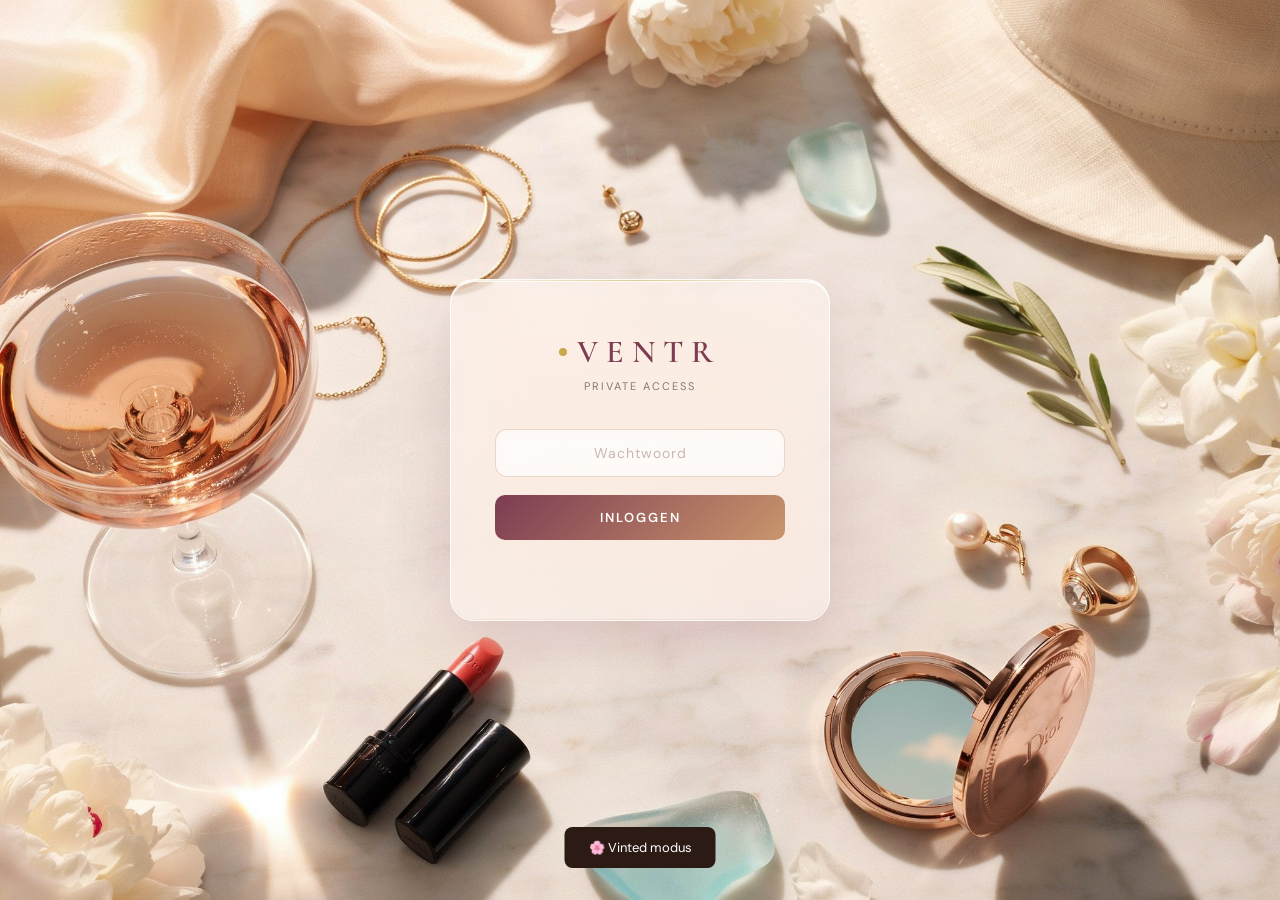
==== index.html @ 2405a373 "Fix: g is not defined in photoCard, progress wissen na groepering" ====
<!DOCTYPE html>
<html lang="nl" class="locked">
<head>
<meta charset="UTF-8">
<meta name="viewport" content="width=device-width, initial-scale=1.0">
<title>VENTR — AI Listing Studio</title>
<link href="https://fonts.googleapis.com/css2?family=Cormorant+Garamond:ital,wght@0,300;0,400;0,600;1,300;1,400&family=DM+Sans:opsz,wght@9..40,300;9..40,400;9..40,500&display=swap" rel="stylesheet">
<style>
* { margin:0; padding:0; box-sizing:border-box; }
html { scroll-behavior:smooth; }

/* ── ACHTERGROND ROTATIE ── */
.bg-layer {
  position: fixed; inset: 0; z-index: 1;
  background-size: cover;
  background-position: center;
  background-repeat: no-repeat;
  opacity: 0;
  transition: opacity 2.2s cubic-bezier(0.4, 0, 0.2, 1);
  pointer-events: none;
  /* Geen blur — beelden scherp en ongefiltered */
}
.bg-layer.active { opacity: 1; }

:root {
  --rg:        #C9956C;
  --rg-light:  #E8C4A0;
  --rg-pale:   #F5EBE0;
  --blush:     #F2D4D7;
  --blush-deep:#E8B4B8;
  --champagne: #FDF8F2;
  --gold:      #C9A84C;
  --gold-lt:   #EDD98A;
  --rose:      #B5607A;
  --rose-deep: #7D3C52;
  --off-white: #FAF8F5;
  --cream:     #FDF9F4;
  --sand:      #F0E8E0;
  --warm-gray: #8A7570;
  --mid-gray:  #C8B8B0;
  --dark:      #2C1A14;
  --silver:    #D4C8C0;
}

body {
  font-family:'DM Sans', sans-serif;
  background: var(--off-white);
  color: var(--dark);
  min-height:100vh;
  position: relative;
}

/* ── HEADER ── */
header {
  background: rgba(253,248,242,0.72);
  border-bottom: 1px solid rgba(201,168,76,0.25);
  padding: 0 5vw;
  height: 68px;
  display: flex;
  align-items: center;
  justify-content: space-between;
  position: sticky;
  top: 0;
  z-index: 100;
  backdrop-filter: blur(20px);
  -webkit-backdrop-filter: blur(20px);
}

.logo {
  font-family:'Cormorant Garamond', serif;
  font-size: 22px;
  font-weight: 600;
  letter-spacing: 4px;
  color: var(--rose-deep);
  display: flex;
  align-items: center;
  gap: 10px;
}

.logo-dot {
  width: 6px; height: 6px;
  border-radius: 50%;
  background: var(--gold);
}

.header-tag {
  font-size: 10px;
  font-weight: 500;
  letter-spacing: 2px;
  text-transform: uppercase;
  color: var(--warm-gray);
}

.api-status {
  display: flex;
  align-items: center;
  gap: 8px;
  font-size: 11px;
  font-weight: 400;
  color: var(--warm-gray);
}

.api-dot {
  width: 7px; height: 7px;
  border-radius: 50%;
  background: var(--mid-gray);
  transition: background 0.3s;
}

.api-dot.connected { background: #7AB87A; }

/* ── MAIN LAYOUT ── */
.app {
  display: grid;
  grid-template-columns: 260px 1fr;
  min-height: calc(100vh - 68px);
}

/* ── SIDEBAR ── */
.sidebar {
  background: rgba(253,248,242,0.82);
  border-right: 1px solid rgba(201,168,76,0.2);
  display: flex;
  flex-direction: column;
  overflow: hidden;
  backdrop-filter: blur(20px);
  -webkit-backdrop-filter: blur(20px);
}

.sidebar-top {
  padding: 24px 20px 16px;
  border-bottom: 1px solid var(--silver);
}

.sidebar-label {
  font-size: 9px;
  font-weight: 500;
  letter-spacing: 2.5px;
  text-transform: uppercase;
  color: var(--rg);
  margin-bottom: 14px;
  display: flex;
  align-items: center;
  gap: 8px;
}

.sidebar-label::before {
  content:'';
  width:16px; height:1px;
  background:var(--gold);
}

/* API Key input */
.api-field {
  position: relative;
  margin-bottom: 12px;
}

.api-field input {
  width: 100%;
  background: var(--off-white);
  border: 1px solid var(--silver);
  border-radius: 6px;
  padding: 10px 36px 10px 12px;
  font-size: 11px;
  font-family: 'DM Sans', sans-serif;
  color: var(--dark);
  outline: none;
  transition: border-color 0.2s;
}

.api-field input:focus { border-color: var(--rg); }
.api-field input::placeholder { color: var(--mid-gray); }

.api-field-icon {
  position: absolute;
  right: 10px; top: 50%;
  transform: translateY(-50%);
  font-size: 13px;
  cursor: pointer;
  color: var(--warm-gray);
  user-select: none;
}

.api-hint {
  font-size: 10px;
  color: var(--warm-gray);
  line-height: 1.5;
}

.api-hint a {
  color: var(--rg);
  text-decoration: none;
}

/* Drop zone */
.drop-zone {
  margin: 16px 20px;
  border: 2px dashed var(--silver);
  border-radius: 10px;
  padding: 20px 14px;
  text-align: center;
  cursor: pointer;
  transition: all 0.2s;
  background: var(--off-white);
}

.drop-zone:hover, .drop-zone.drag-over {
  border-color: var(--rg);
  background: var(--rg-pale);
}

.drop-icon { font-size: 24px; margin-bottom: 8px; }

.drop-title {
  font-size: 12px;
  font-weight: 500;
  color: var(--rose-deep);
  margin-bottom: 4px;
}

.drop-sub {
  font-size: 10px;
  color: var(--warm-gray);
  line-height: 1.5;
}

input[type=file] { display:none; }

/* Action buttons */
.action-btn {
  margin: 0 20px 8px;
  width: calc(100% - 40px);
  padding: 11px 16px;
  border: none;
  border-radius: 8px;
  font-family: 'DM Sans', sans-serif;
  font-size: 12px;
  font-weight: 500;
  letter-spacing: 1px;
  text-transform: uppercase;
  cursor: pointer;
  transition: all 0.2s;
  display: flex;
  align-items: center;
  justify-content: center;
  gap: 8px;
}

.btn-group { background: var(--rose-deep); color: white; }
.btn-group:hover { background: var(--rose); }
.btn-group:disabled { background: var(--mid-gray); cursor:not-allowed; }

.btn-generate { background: linear-gradient(135deg, var(--rg), var(--rose)); color: white; }
.btn-generate:hover { opacity:0.9; }
.btn-generate:disabled { background: var(--mid-gray); cursor:not-allowed; }

/* Photo thumbnails */
.photo-list {
  flex: 1;
  overflow-y: auto;
  padding: 0 10px 10px;
}

.photo-thumb {
  position: relative;
  margin-bottom: 6px;
  border-radius: 8px;
  overflow: hidden;
  cursor: pointer;
  border: 2px solid transparent;
  transition: border-color 0.15s;
}

.photo-thumb.active { border-color: var(--rg); }

.photo-thumb img {
  width: 100%;
  height: 80px;
  object-fit: cover;
  display: block;
}

.photo-badge {
  position: absolute;
  bottom: 4px; left: 4px;
  padding: 2px 7px;
  border-radius: 4px;
  font-size: 9px;
  font-weight: 500;
  color: white;
  backdrop-filter: blur(4px);
}

.badge-idle { background: rgba(0,0,0,0.5); }
.badge-processing { background: rgba(180,120,40,0.85); }
.badge-done { background: rgba(60,120,60,0.85); }
.badge-error { background: rgba(160,40,40,0.85); }

.photo-price {
  position: absolute;
  top: 4px; right: 4px;
  background: rgba(0,0,0,0.7);
  color: var(--gold-lt);
  font-size: 10px;
  font-weight: 600;
  padding: 2px 6px;
  border-radius: 4px;
}

.photo-remove {
  position: absolute;
  top: 4px; left: 4px;
  width: 18px; height: 18px;
  background: rgba(0,0,0,0.65);
  border: none;
  border-radius: 50%;
  color: white;
  font-size: 10px;
  cursor: pointer;
  display: flex; align-items:center; justify-content:center;
  line-height: 1;
}

/* Sidebar stats */
.sidebar-stats {
  padding: 12px 20px;
  border-top: 1px solid var(--silver);
  display: flex;
  justify-content: space-between;
}

.stat-item { text-align: center; }

.stat-num {
  font-family: 'Cormorant Garamond', serif;
  font-size: 22px;
  font-weight: 300;
  color: var(--rose-deep);
  line-height: 1;
}

.stat-label {
  font-size: 9px;
  font-weight: 400;
  text-transform: uppercase;
  letter-spacing: 1px;
  color: var(--warm-gray);
  margin-top: 2px;
}

/* ── MAIN CONTENT ── */
.main {
  overflow-y: auto;
  display: flex;
  flex-direction: column;
}

/* Empty state */
.empty-state {
  flex: 1;
  display: flex;
  flex-direction: column;
  align-items: center;
  justify-content: center;
  padding: 60px 40px;
  text-align: center;
}

.empty-hero {
  font-family: 'Cormorant Garamond', serif;
  font-size: clamp(38px, 4vw, 64px);
  font-weight: 300;
  line-height: 1.15;
  color: var(--rose-deep);
  margin-bottom: 16px;
  max-width: 540px;
}

.empty-hero em { font-style:italic; color: var(--rg); }

.empty-sub {
  font-size: 14px;
  font-weight: 300;
  line-height: 1.8;
  color: var(--warm-gray);
  max-width: 400px;
  margin-bottom: 48px;
}

.steps-row {
  display: flex;
  gap: 40px;
  margin-top: 8px;
}

.step {
  display: flex;
  flex-direction: column;
  align-items: center;
  gap: 10px;
  max-width: 120px;
}

.step-circle {
  width: 44px; height: 44px;
  border-radius: 50%;
  background: var(--rg-pale);
  border: 1px solid var(--rg-light);
  display: flex;
  align-items: center;
  justify-content: center;
  font-family: 'Cormorant Garamond', serif;
  font-size: 20px;
  font-weight: 300;
  color: var(--rose-deep);
}

.step-text {
  font-size: 11px;
  font-weight: 400;
  color: var(--warm-gray);
  text-align: center;
  line-height: 1.5;
}

/* Progress state */
.progress-state {
  flex:1;
  display: flex;
  flex-direction: column;
  align-items: center;
  justify-content: center;
  padding: 60px;
  text-align: center;
  gap: 20px;
}

.progress-title {
  font-family: 'Cormorant Garamond', serif;
  font-size: 32px;
  font-weight: 300;
  color: var(--rose-deep);
}

.progress-sub {
  font-size: 13px;
  color: var(--warm-gray);
}

.progress-bar-wrap {
  width: 280px;
  height: 4px;
  background: var(--sand);
  border-radius: 2px;
  overflow: hidden;
}

.progress-bar-fill {
  height: 100%;
  background: linear-gradient(90deg, var(--rg), var(--rose));
  border-radius: 2px;
  transition: width 0.5s ease;
}

/* Grouping review */
.group-review {
  padding: 32px 40px;
}

.gr-header {
  display: flex;
  justify-content: space-between;
  align-items: flex-start;
  margin-bottom: 28px;
  gap: 20px;
}

.gr-title {
  font-family: 'Cormorant Garamond', serif;
  font-size: 28px;
  font-weight: 300;
  color: var(--rose-deep);
  margin-bottom: 6px;
}

.gr-sub {
  font-size: 13px;
  font-weight: 300;
  color: var(--warm-gray);
  max-width: 480px;
  line-height: 1.6;
}

.gr-actions {
  display: flex;
  gap: 10px;
  flex-shrink: 0;
}

.btn-sm {
  padding: 9px 18px;
  border-radius: 7px;
  font-family: 'DM Sans', sans-serif;
  font-size: 11px;
  font-weight: 500;
  letter-spacing: 1px;
  text-transform: uppercase;
  cursor: pointer;
  border: none;
  transition: all 0.2s;
}

.btn-confirm {
  background: linear-gradient(135deg, #4A7A50, #2C5A32);
  color: white;
  box-shadow: 0 3px 12px rgba(60,120,60,0.3);
}

.btn-confirm:hover { opacity:0.9; }

.btn-merge {
  background: var(--rg-pale);
  color: var(--rose-deep);
  border: 1px solid var(--rg-light);
}

.btn-merge.active {
  background: var(--blush);
  border-color: var(--rose);
  color: var(--rose-deep);
}

.group-grid {
  display: grid;
  grid-template-columns: repeat(auto-fill, minmax(200px, 1fr));
  gap: 16px;
}

.group-card {
  background: white;
  border: 1.5px solid var(--silver);
  border-radius: 12px;
  overflow: hidden;
  transition: all 0.2s;
  cursor: default;
}

.group-card.merge-mode { cursor: pointer; }

.group-card.merge-mode:hover {
  border-color: var(--rg);
  box-shadow: 0 4px 16px rgba(201,149,108,0.15);
}

.group-card.merge-selected {
  border-color: var(--rose);
  box-shadow: 0 0 0 3px rgba(181,96,122,0.15);
}

.group-photos {
  display: flex;
  height: 100px;
  overflow: hidden;
}

.group-photos > div {
  flex: 1;
  position: relative;
  min-width: 0;
}

.group-photos img {
  width: 100%;
  height: 100%;
  object-fit: cover;
  display: block;
}

.split-btn {
  position: absolute;
  top: 3px; right: 3px;
  width: 18px; height: 18px;
  background: rgba(0,0,0,0.65);
  border: none;
  border-radius: 50%;
  color: white;
  font-size: 9px;
  cursor: pointer;
  display: flex;
  align-items:center; justify-content:center;
  transition: background 0.2s;
}

.split-btn:hover { background: rgba(180,60,60,0.85); }

.group-info {
  padding: 12px 14px;
  border-top: 1px solid var(--sand);
}

.group-num {
  font-size: 10px;
  font-weight: 500;
  letter-spacing: 1px;
  color: var(--rg);
  text-transform: uppercase;
  margin-bottom: 2px;
}

.group-count {
  font-size: 11px;
  color: var(--warm-gray);
}

/* Results */
.results {
  padding: 32px 40px;
  display: flex;
  flex-direction: column;
  gap: 0;
}

.results-header {
  display: flex;
  justify-content: space-between;
  align-items: center;
  margin-bottom: 28px;
}

.results-title {
  font-family: 'Cormorant Garamond', serif;
  font-size: 28px;
  font-weight: 300;
  color: var(--rose-deep);
}

.results-total {
  font-family: 'Cormorant Garamond', serif;
  font-size: 20px;
  font-weight: 300;
  color: var(--rg);
}

.export-btn {
  padding: 10px 22px;
  border-radius: 8px;
  background: var(--rose-deep);
  color: white;
  font-family: 'DM Sans', sans-serif;
  font-size: 11px;
  font-weight: 500;
  letter-spacing: 1px;
  text-transform: uppercase;
  border: none;
  cursor: pointer;
  display: flex;
  align-items: center;
  gap: 8px;
  transition: background 0.2s;
}

.export-btn:hover { background: var(--rose); }
.export-btn.copied { background: #4A7A50; }

/* Listing card */
.listing-card {
  background: white;
  border: 1px solid var(--silver);
  border-radius: 14px;
  margin-bottom: 16px;
  overflow: hidden;
  transition: box-shadow 0.2s;
}

.listing-card:hover {
  box-shadow: 0 4px 24px rgba(201,149,108,0.12);
}

.lc-header {
  background: linear-gradient(135deg, var(--rg-pale), var(--champagne));
  border-bottom: 1px solid var(--rg-light);
  padding: 14px 20px;
  display: flex;
  align-items: center;
  justify-content: space-between;
  gap: 12px;
}

.lc-photos {
  display: flex;
  gap: 6px;
}

.lc-photos img {
  width: 52px; height: 52px;
  object-fit: cover;
  border-radius: 6px;
  border: 1px solid var(--silver);
}

.lc-meta {
  flex: 1;
  min-width: 0;
}

.lc-status {
  font-size: 9px;
  font-weight: 500;
  letter-spacing: 2px;
  text-transform: uppercase;
  color: var(--rg);
  margin-bottom: 4px;
  display: flex;
  align-items: center;
  gap: 6px;
}

.lc-status::before {
  content:'✓';
  display: inline-flex;
  align-items:center; justify-content:center;
  width:14px; height:14px;
  border-radius:50%;
  background: var(--rg);
  color: white;
  font-size: 8px;
}

.lc-actions {
  display: flex;
  gap: 8px;
  align-items: center;
}

/* Price display */
.lc-price-box {
  display: flex;
  align-items: center;
  gap: 6px;
  background: rgba(201,168,76,0.1);
  border: 1px solid rgba(201,168,76,0.3);
  border-radius: 8px;
  padding: 6px 12px;
}

.price-euro {
  font-family: 'Cormorant Garamond', serif;
  font-size: 18px;
  font-weight: 300;
  color: var(--rg);
}

.price-input {
  font-family: 'Cormorant Garamond', serif;
  font-size: 28px;
  font-weight: 300;
  color: var(--dark);
  width: 60px;
  border: none;
  outline: none;
  background: transparent;
}

/* Copy button */
.copy-btn {
  padding: 7px 14px;
  border-radius: 7px;
  font-family: 'DM Sans', sans-serif;
  font-size: 10px;
  font-weight: 500;
  letter-spacing: 1px;
  text-transform: uppercase;
  cursor: pointer;
  border: 1px solid var(--silver);
  background: var(--champagne);
  color: var(--warm-gray);
  transition: all 0.2s;
}

.copy-btn:hover { border-color: var(--rg); color: var(--rose-deep); }
.copy-btn.done { background: #EBF5EB; border-color: #7AB87A; color: #3A6A3A; }

/* Listing body */
.lc-body { padding: 20px 24px; }

/* Editable field */
.field-group {
  margin-bottom: 16px;
}

.field-label {
  font-size: 9px;
  font-weight: 500;
  letter-spacing: 2px;
  text-transform: uppercase;
  color: var(--rg);
  margin-bottom: 6px;
  display: flex;
  justify-content: space-between;
  align-items: center;
}

.char-count {
  font-size: 9px;
  color: var(--mid-gray);
  font-weight: 400;
  letter-spacing: 0;
}

.char-count.over { color: #C04040; }

.field-input {
  width: 100%;
  border: 1px solid var(--sand);
  border-radius: 7px;
  padding: 10px 12px;
  font-family: 'DM Sans', sans-serif;
  font-size: 13px;
  font-weight: 400;
  color: var(--dark);
  outline: none;
  background: var(--off-white);
  transition: border-color 0.2s;
  resize: vertical;
  line-height: 1.6;
}

.field-input:focus { border-color: var(--rg); background: white; }

.meta-row {
  display: grid;
  grid-template-columns: 1fr 1fr 1fr;
  gap: 12px;
  margin-bottom: 16px;
}

.meta-select {
  border: 1px solid var(--sand);
  border-radius: 7px;
  padding: 9px 10px;
  font-family: 'DM Sans', sans-serif;
  font-size: 12px;
  color: var(--dark);
  background: var(--off-white);
  outline: none;
  cursor: pointer;
  width: 100%;
}

.meta-select:focus { border-color: var(--rg); }

.tags-row {
  display: flex;
  gap: 6px;
  flex-wrap: wrap;
}

.tag {
  background: var(--rg-pale);
  border: 1px solid var(--rg-light);
  border-radius: 20px;
  padding: 3px 12px;
  font-size: 11px;
  color: var(--rose-deep);
}

/* Spinner */
.spinner {
  width: 20px; height: 20px;
  border: 2px solid var(--silver);
  border-top-color: var(--rg);
  border-radius: 50%;
  animation: spin 0.7s linear infinite;
  display: inline-block;
}

@keyframes spin { to { transform: rotate(360deg); } }

/* Pulse animation */
@keyframes pulse {
  0%, 100% { opacity:1; }
  50% { opacity:0.5; }
}

.pulsing { animation: pulse 1.5s ease-in-out infinite; }

/* Fade in */
@keyframes fadeIn {
  from { opacity:0; transform:translateY(12px); }
  to { opacity:1; transform:translateY(0); }
}

.fade-in { animation: fadeIn 0.4s ease both; }

/* Toast */
.toast {
  position: fixed;
  bottom: 32px;
  left: 50%;
  transform: translateX(-50%) translateY(20px);
  background: var(--dark);
  color: white;
  padding: 12px 24px;
  border-radius: 8px;
  font-size: 13px;
  font-weight: 400;
  opacity: 0;
  transition: all 0.3s;
  pointer-events: none;
  white-space: nowrap;
  z-index: 999;
}

.toast.show {
  opacity: 1;
  transform: translateX(-50%) translateY(0);
}

/* Gold line accent */
.gold-accent {
  height: 2px;
  background: linear-gradient(90deg, var(--gold), transparent);
  margin-bottom: 0;
  position: relative; z-index: 10;
}

/* Z-index structuur */
header, .gold-accent, .app { position: relative; z-index: 10; }
.main { background: rgba(250,248,245,0.55); }

/* App verborgen zolang niet ingelogd */
body.locked header,
body.locked .gold-accent,
body.locked .app,
html.locked header,
html.locked .gold-accent,
html.locked .app { display: none !important; }

/* ── GROEPERING UI ── */
.group-photos-strip {
  display: flex;
  flex-wrap: wrap;
  gap: 6px;
  padding: 10px;
  min-height: 80px;
  background: var(--off-white);
  border-radius: 0 0 10px 10px;
  position: relative;
}

.group-label {
  display: flex;
  align-items: center;
  gap: 8px;
  padding: 8px 12px;
  border-bottom: 1px solid var(--sand);
  background: linear-gradient(135deg, var(--rg-pale), var(--champagne));
}

.photo-tile {
  position: relative;
  width: 80px;
  border-radius: 7px;
  overflow: visible;
  border: 2px solid transparent;
  transition: border-color 0.15s, transform 0.15s;
  background: white;
}

.photo-tile.photo-selected {
  border-color: var(--rose);
  box-shadow: 0 0 0 3px rgba(181,96,122,0.18);
}

.photo-tile-img {
  width: 80px;
  height: 80px;
  border-radius: 6px;
  overflow: hidden;
  cursor: grab;
  position: relative;
  background: var(--sand);
  user-select: none;
}

.photo-tile-img:active { cursor: grabbing; }

.photo-tile-img img {
  width: 100%;
  height: 100%;
  object-fit: cover;
  display: block;
  pointer-events: none;
  transform-origin: center;
}

.photo-tile-handle {
  position: absolute;
  top: 3px; right: 3px;
  color: white;
  font-size: 13px;
  text-shadow: 0 1px 3px rgba(0,0,0,0.7);
  opacity: 0;
  transition: opacity 0.15s;
  pointer-events: none;
  line-height: 1;
}

.photo-tile-img:hover .photo-tile-handle { opacity: 1; }

.photo-tile-actions {
  display: flex;
  justify-content: center;
  gap: 2px;
  padding: 3px 0;
}

.pt-btn {
  background: var(--champagne);
  border: 1px solid var(--silver);
  border-radius: 4px;
  width: 24px;
  height: 20px;
  font-size: 11px;
  cursor: pointer;
  display: flex;
  align-items: center;
  justify-content: center;
  transition: all 0.15s;
  color: var(--warm-gray);
  padding: 0;
}

.pt-btn:hover { background: var(--rg-pale); border-color: var(--rg); color: var(--rose-deep); }
.pt-sel-on { background: var(--rose) !important; color: white !important; border-color: var(--rose) !important; }

.group-drop-hint {
  position: absolute;
  inset: 0;
  display: flex;
  align-items: center;
  justify-content: center;
  font-size: 11px;
  color: var(--mid-gray);
  pointer-events: none;
  opacity: 0;
  transition: opacity 0.2s;
}

.group-card:empty .group-drop-hint,
.group-photos-strip:has(.photo-tile:only-child) .group-drop-hint { opacity: 0; }

.group-card.drop-over {
  border-color: var(--rose) !important;
  box-shadow: 0 0 0 3px rgba(181,96,122,0.2), inset 0 0 0 2px rgba(181,96,122,0.1);
  transform: scale(1.015);
  transition: all 0.12s;
}

.group-new-zone.drop-over {
  opacity: 1 !important;
  border-color: var(--rg) !important;
  background: var(--rg-pale);
}

/* ── LOGIN OVERLAY ── */
#loginOverlay {
  position: fixed; inset: 0; z-index: 50;
  display: flex; align-items: center; justify-content: center;
  background: transparent; /* bg-layers zijn zichtbaar hierachter */
}

.login-card {
  background: rgba(255, 255, 255, 0.42);
  backdrop-filter: blur(32px) saturate(180%);
  -webkit-backdrop-filter: blur(32px) saturate(180%);
  border: 1px solid rgba(255, 255, 255, 0.75);
  border-radius: 24px;
  padding: 52px 44px;
  width: 380px;
  box-shadow:
    0 24px 64px rgba(125,60,82,0.18),
    0 2px 0 rgba(255,255,255,0.8) inset,
    0 -1px 0 rgba(201,149,108,0.15) inset;
  text-align: center;
  position: relative;
  overflow: hidden;
}

.login-card::before {
  content: '';
  position: absolute;
  top: 0; left: 0; right: 0;
  height: 1px;
  background: linear-gradient(90deg, transparent, rgba(201,168,76,0.6), transparent);
}

.login-logo {
  font-family: 'Cormorant Garamond', serif;
  font-size: 32px; font-weight: 600;
  letter-spacing: 8px; color: var(--rose-deep);
  display: flex; align-items: center; justify-content: center; gap: 10px;
  margin-bottom: 8px;
}

.login-sub {
  font-size: 11px; color: var(--warm-gray);
  letter-spacing: 2px; text-transform: uppercase;
  margin-bottom: 36px;
}

.login-field {
  position: relative; margin-bottom: 14px;
}

.login-field input {
  width: 100%; padding: 14px 16px;
  border: 1px solid rgba(201,149,108,0.35);
  border-radius: 12px;
  font-family: 'DM Sans', sans-serif; font-size: 14px;
  outline: none;
  background: rgba(255,255,255,0.55);
  backdrop-filter: blur(8px);
  transition: all 0.2s; text-align: center;
  letter-spacing: 3px;
  color: var(--dark);
}

.login-field input:focus {
  border-color: rgba(201,149,108,0.7);
  background: rgba(255,255,255,0.75);
  box-shadow: 0 0 0 3px rgba(201,149,108,0.12);
}
.login-field input::placeholder { letter-spacing: 1px; color: var(--mid-gray); }

.login-btn {
  width: 100%; padding: 14px;
  background: linear-gradient(135deg, var(--rose-deep), var(--rg));
  color: white; border: none; border-radius: 10px;
  font-family: 'DM Sans', sans-serif; font-size: 13px;
  font-weight: 600; letter-spacing: 2px; text-transform: uppercase;
  cursor: pointer; transition: opacity 0.2s; margin-top: 4px;
}

.login-btn:hover { opacity: 0.9; }
.login-btn:disabled { opacity: 0.6; cursor: not-allowed; }

.login-error {
  color: #C04040; font-size: 12px;
  margin-top: 10px; min-height: 18px;
}

/* ── PLATFORM SELECTOR ── */
.platform-tabs {
  display: flex; gap: 2px;
  background: var(--sand);
  border-radius: 8px; padding: 3px;
}

.platform-tab {
  padding: 5px 14px; border-radius: 6px;
  font-size: 11px; font-weight: 600;
  letter-spacing: 1px; text-transform: uppercase;
  cursor: pointer; border: none;
  font-family: 'DM Sans', sans-serif;
  transition: all 0.2s;
  color: var(--warm-gray); background: transparent;
}

.platform-tab.active {
  background: white;
  box-shadow: 0 1px 4px rgba(0,0,0,0.1);
}

.platform-tab.vinted.active  { color: var(--rose-deep); }
.platform-tab.markt.active   { color: #1A5276; }

/* Marktplaats accent kleur */
body.platform-markt { --rg: #2E86C1; --rg-light: #AED6F1; --rg-pale: #EBF5FB; --rose-deep: #1A5276; --rose: #2E86C1; }

/* Scrollbar */
::-webkit-scrollbar { width: 4px; }
::-webkit-scrollbar-track { background: transparent; }
::-webkit-scrollbar-thumb { background: var(--silver); border-radius: 2px; }

/* Responsive */
@media (max-width: 768px) {
  .app { grid-template-columns: 1fr; }
  .sidebar { display: none; }
}
</style>
</head>
<body>

<!-- ACHTERGROND LAGEN (crossfade) -->
<div id="bg-layer-a" class="bg-layer"></div>
<div id="bg-layer-b" class="bg-layer"></div>

<!-- LOGIN OVERLAY -->
<div id="loginOverlay">
  <div class="login-card">
    <div class="login-logo">
      <span style="width:8px;height:8px;border-radius:50%;background:var(--gold);display:inline-block"></span>
      VENTR
    </div>
    <div class="login-sub">Private Access</div>
    <div class="login-field">
      <input type="password" id="loginPass" placeholder="Wachtwoord"
             onkeydown="if(event.key==='Enter')doLogin()">
    </div>
    <button class="login-btn" id="loginBtn" onclick="doLogin()">Inloggen</button>
    <div class="login-error" id="loginError"></div>
  </div>
</div>

<!-- HEADER -->
<header>
  <div class="logo">
    <div class="logo-dot"></div>
    VENTR
  </div>
  <div class="platform-tabs">
    <button class="platform-tab vinted active" id="tabVinted" onclick="setPlatform('vinted')">Vinted</button>
    <button class="platform-tab markt" id="tabMarkt" onclick="setPlatform('marktplaats')">Marktplaats</button>
  </div>
  <div class="api-status">
    <div class="api-dot" id="apiDot"></div>
    <span id="apiStatusText">API niet verbonden</span>
    <span style="margin-left:12px;font-size:10px;color:var(--mid-gray);cursor:pointer" onclick="doLogout()">Uitloggen</span>
  </div>
</header>

<div class="gold-accent"></div>

<!-- APP -->
<div class="app">

  <!-- SIDEBAR -->
  <aside class="sidebar">
    <div class="sidebar-top">
      <div class="sidebar-label">API Sleutel</div>
      <div class="api-field">
        <input type="password" id="apiKey" placeholder="sk-ant-api03-..." oninput="handleApiKey(this.value)" value="">
        <span class="api-field-icon" onclick="toggleApiVisibility()">👁</span>
      </div>
      <p class="api-hint">
        Jouw Anthropic API key. Haal op via
        <a href="https://console.anthropic.com" target="_blank">console.anthropic.com</a> →
        API Keys. Kosten: ~€0,03 per advertentie.
      </p>
    </div>

    <!-- Actie knoppen bovenaan -->
    <div style="margin:8px 20px 0;display:flex;gap:6px">
      <button onclick="showCatalog()" style="flex:1;padding:7px 10px;border-radius:8px;background:var(--champagne);border:1px solid var(--rg-light);font-family:'DM Sans',sans-serif;font-size:10px;font-weight:500;letter-spacing:1px;text-transform:uppercase;color:var(--rose-deep);cursor:pointer;display:flex;align-items:center;justify-content:center;gap:5px">
        📚 <span id="catBadge" style="background:var(--rg);color:white;border-radius:20px;padding:1px 6px;font-size:9px;font-weight:700"></span>
      </button>
      <button onclick="resetSession()" style="flex:1;padding:7px 10px;border-radius:8px;background:var(--champagne);border:1px solid var(--silver);font-family:'DM Sans',sans-serif;font-size:10px;font-weight:500;letter-spacing:1px;text-transform:uppercase;color:var(--warm-gray);cursor:pointer" title="Nieuwe sessie starten">
        🔄 Reset
      </button>
    </div>

    <!-- Catalogus knop (verborgen, badge zit hierboven) -->
    <button onclick="showCatalog()" style="display:none" style="margin:0 20px 10px;width:calc(100% - 40px);padding:8px 16px;border-radius:8px;background:var(--champagne);border:1px solid var(--rg-light);font-family:'DM Sans',sans-serif;font-size:11px;font-weight:500;letter-spacing:1px;text-transform:uppercase;color:var(--rose-deep);cursor:pointer;display:flex;align-items:center;justify-content:center;gap:8px;transition:all 0.2s">
      📚 Catalogus <span id="catBadge" style="background:var(--rg);color:white;border-radius:20px;padding:1px 7px;font-size:9px;font-weight:700"></span>
    </button>

    <!-- Drop zone -->
    <div class="drop-zone" id="dropZone"
         onclick="document.getElementById('fileInput').click()"
         ondrop="handleDrop(event)"
         ondragover="handleDragOver(event)"
         ondragleave="handleDragLeave(event)">
      <div class="drop-icon">📸</div>
      <div class="drop-title" id="dropTitle">Foto's uploaden</div>
      <div class="drop-sub">Sleep meerdere foto's tegelijk<br>of klik om te selecteren</div>
    </div>
    <input type="file" id="fileInput" multiple accept="image/*" onchange="handleFiles(this.files)">

    <!-- Buttons -->
    <!-- Filter toggle -->
    <div style="margin:8px 20px 0;display:flex;align-items:center;justify-content:space-between">
      <span style="font-size:10px;font-weight:500;letter-spacing:1.5px;text-transform:uppercase;color:var(--rg)">✨ VENTR Filter</span>
      <button id="filterToggle" onclick="toggleFilter()"
        style="padding:4px 10px;border-radius:20px;font-size:10px;font-weight:500;font-family:'DM Sans',sans-serif;cursor:pointer;border:1px solid var(--rg-light);transition:all 0.2s">
      </button>
    </div>

    <button class="action-btn btn-generate" id="autoBtn" onclick="startAutoMode()" disabled style="background:linear-gradient(135deg,#7D3C52,#C9956C)">
      🚀 Alles automatisch
    </button>

    <button class="action-btn btn-group" id="groupBtn" onclick="startGrouping()" disabled>
      🔍 Groepeer eerst
    </button>

    <button class="action-btn btn-generate" id="generateBtn" onclick="generateAll()" disabled style="display:none">
      ✨ Genereer advertenties
    </button>

    <!-- Photo list -->
    <div class="photo-list" id="photoList"></div>

    <!-- Stats -->
    <div class="sidebar-stats">
      <div class="stat-item">
        <div class="stat-num" id="statPhotos">0</div>
        <div class="stat-label">Foto's</div>
      </div>
      <div class="stat-item">
        <div class="stat-num" id="statGroups">—</div>
        <div class="stat-label">Artikelen</div>
      </div>
      <div class="stat-item">
        <div class="stat-num" id="statValue">€0</div>
        <div class="stat-label">Waarde</div>
      </div>
    </div>
  </aside>

  <!-- MAIN -->
  <main class="main" id="mainArea">
    <!-- Empty state -->
    <div class="empty-state fade-in" id="emptyState">
      <h1 class="empty-hero">
        Foto's in.<br>
        Advertentie uit.<br>
        <em>In negentig seconden.</em>
      </h1>
      <p class="empty-sub">
        Upload al je productfoto's tegelijk. VENTR herkent welke bij hetzelfde artikel horen,
        genereert de perfecte advertentie en berekent de beste prijs.
      </p>
      <div class="steps-row">
        <div class="step">
          <div class="step-circle">1</div>
          <div class="step-text">Upload je foto's</div>
        </div>
        <div class="step">
          <div class="step-circle">2</div>
          <div class="step-text">Groepeer per artikel</div>
        </div>
        <div class="step">
          <div class="step-circle">3</div>
          <div class="step-text">Genereer advertenties</div>
        </div>
        <div class="step">
          <div class="step-circle">4</div>
          <div class="step-text">Kopieer naar Vinted</div>
        </div>
      </div>
    </div>
  </main>
</div>

<!-- TOAST -->
<div class="toast" id="toast"></div>

<script>
// ── STATE ──────────────────────────────────────────────────────────────────

// ── ACHTERGROND ROTATIE ────────────────────────────────────────────────────

const BG_IMAGES = Array.from({length: 24}, (_, i) =>
  `/images/bg${String(i+1).padStart(2,'0')}.jpg`
);

const bgState = { active: 'a', current: 0 };

function shuffleArray(arr) {
  const a = [...arr];
  for (let i = a.length - 1; i > 0; i--) {
    const j = Math.floor(Math.random() * (i + 1));
    [a[i], a[j]] = [a[j], a[i]];
  }
  return a;
}

const bgQueue = shuffleArray(BG_IMAGES);

function initBackgrounds() {
  // Preload eerste twee
  bgQueue.slice(0, 3).forEach(src => { const img = new Image(); img.src = src; });

  const layerA = document.getElementById('bg-layer-a');
  const layerB = document.getElementById('bg-layer-b');

  layerA.style.backgroundImage = `url(${bgQueue[0]})`;
  layerA.classList.add('active');
  bgState.current = 0;

  setInterval(() => {
    bgState.current = (bgState.current + 1) % bgQueue.length;
    const next = bgState.active === 'a' ? 'b' : 'a';
    const nextLayer = document.getElementById(`bg-layer-${next}`);
    const prevLayer = document.getElementById(`bg-layer-${bgState.active}`);

    nextLayer.style.backgroundImage = `url(${bgQueue[bgState.current]})`;
    nextLayer.classList.add('active');

    // Preload volgende
    const preload = new Image();
    preload.src = bgQueue[(bgState.current + 1) % bgQueue.length];

    setTimeout(() => {
      prevLayer.classList.remove('active');
      bgState.active = next;
    }, 2200);

  }, 12000); // elke 12 seconden wisselen
}

// ── AUTH ────────────────────────────────────────────────────────────────────

async function checkAuth() {
  const token = localStorage.getItem('ventr_auth');
  if (!token) { showLoginOverlay(); return; }
  try {
    const r = await fetch('/api/auth', {
      method: 'POST',
      headers: { 'Content-Type': 'application/json' },
      body: JSON.stringify({ token })
    });
    const d = await r.json();
    if (d.ok) hideLoginOverlay();
    else showLoginOverlay();
  } catch { hideLoginOverlay(); }
}

async function doLogin() {
  const pass = document.getElementById('loginPass').value;
  const btn  = document.getElementById('loginBtn');
  const err  = document.getElementById('loginError');
  if (!pass) return;
  btn.disabled = true; btn.textContent = '...';
  try {
    const r = await fetch('/api/auth', {
      method: 'POST',
      headers: { 'Content-Type': 'application/json' },
      body: JSON.stringify({ password: pass })
    });
    const d = await r.json();
    if (d.ok) {
      localStorage.setItem('ventr_auth', d.token);
      hideLoginOverlay();
    } else {
      err.textContent = 'Onjuist wachtwoord 🔒';
      document.getElementById('loginPass').value = '';
    }
  } catch {
    err.textContent = 'Verbindingsfout — probeer opnieuw';
  }
  btn.disabled = false; btn.textContent = 'Inloggen';
}

function doLogout() {
  localStorage.removeItem('ventr_auth');
  showLoginOverlay();
}

function showLoginOverlay() {
  document.body.classList.add('locked');
  document.documentElement.classList.add('locked');
  const o = document.getElementById('loginOverlay');
  if (o) o.style.display = 'flex';
}

function hideLoginOverlay() {
  document.body.classList.remove('locked');
  document.documentElement.classList.remove('locked');
  const o = document.getElementById('loginOverlay');
  if (o) o.style.display = 'none';
}

// ── PLATFORM ─────────────────────────────────────────────────────────────────

let currentPlatform = localStorage.getItem('ventr_platform') || 'vinted';

function setPlatform(platform) {
  currentPlatform = platform;
  localStorage.setItem('ventr_platform', platform);
  document.getElementById('tabVinted').classList.toggle('active', platform === 'vinted');
  document.getElementById('tabMarkt').classList.toggle('active', platform === 'marktplaats');
  document.body.classList.toggle('platform-markt', platform === 'marktplaats');
  // Reset sessie bij switch
  state.photos = []; state.groups = []; state.phase = 'upload';
  renderAll();
  showToast(platform === 'vinted' ? '🌸 Vinted modus' : '🏠 Marktplaats modus');
}

const MODEL_FAST  = 'claude-haiku-4-5-20251001'; // groepering: snel & goedkoop
const MODEL_SMART = 'claude-sonnet-4-6';          // generatie: hoge kwaliteit

const state = {
  photos: [],
  groups: [],
  phase: 'upload',
  apiKey: localStorage.getItem('ventr_api_key') || '',
  mergeMode: false,
  mergeTarget: null,
  groupingProgress: '',
  filterEnabled: localStorage.getItem('ventr_filter') !== 'false',
};

const STATES = ['Nieuw met label','Nieuw zonder label','Zeer goed','Goed','Redelijk'];

const SYSTEM = `Je bent een expert Vinted-verkoper die advertenties schrijft die maximaal verkopen.
Profiel: plus size kledingkast maat 44-50 DE/NL (= UK 16-22 / FR 46-52).

VINTED SEO — titel bepaalt vindbaarheid:
- Formule: [Merk] + [kledingstuk] + [kleur/print] + [maat]
- Max 50 tekens. Gebruik woorden kopers zoeken: "blouse", "jurk", "broek", niet vage termen.
- Nooit hoofdletters SHOUTEN — gebruik gewone zin.

VERKOOP PSYCHOLOGIE:
- Open beschrijving met de sterkste eigenschap van het artikel.
- Noem ALTIJD draagcomfort: "lekker wijd", "soepele val", "heerlijk zacht", "valt ruim".
- Eerlijkheid verkoopt beter dan glossen: "1x gedragen", "weinig gedragen" wekt vertrouwen.
- 1-3 emoji's, relevant en spaarzaam. Eindig licht: "staat te wachten op een nieuw thuis 🌿"
- Noem NOOIT prijzen van andere Vinted-items in de beschrijving.

PLUS SIZE SPECIFIEK:
- Franse kopers: ALTIJD toevoegen "voor Franse maten: bestel 1 maat groter (FR 48 = NL 44)"
- UK-merken (Yours, Simply Be, Joe Browns, Elvi, Navabi, Eloquii, Evans, Monsoon Plus, Long Tall Sally):
  → "Moeilijk te vinden in Nederland 🌸" — rechtvaardigt hogere prijs
  → Vermeld dat UK plus size uitstekende pasvorm heeft voor volle borst en heupen
- Maatnotatie: altijd "[maat] DE/NL / UK [x] / FR [x]" — alle drie vermelden

LABELS LEZEN (als labelfoto aanwezig):
- Extraheer: merk, exacte maat, samenstellling, wastemperatuur
- Materiaal verhoogt prijs: katoen/polyester neutraal, viscose/modal +€2, merino/cashmere +€8

SLIJTAGE DETECTIE vanuit foto's:
- Kijk actief naar: pillen, vlekken, gerafelde randen, verkleuringen, ontbrekende knopen
- Wees eerlijk over staat — te positief leidt tot slechte reviews en retouren

PRIJSSTRATEGIE:
- H&M/Primark/Shein: €4-8
- Zara/Only/Vero Moda/Reserved: €9-16
- C&A bewust/Esprit: €8-14
- NL plus size (Ulla Popken, Samoon, Ellos, MS Mode): €14-26
- UK plus size (Yours, Simply Be, Evans): €16-30
- UK premium (Joe Browns, Monsoon Plus, Navabi): €22-38
- Desigual/Gudrun Sjödén/Chalou/Avenue: €20-42
- Onbekend merk, goede kwaliteit: €8-15
Correcties: slijtage/pilling zichtbaar -€3, originele tags nog aan +€5, zeldzaam/collectors +€10

FOTO CONTEXT (voor foto-analyse):
- Foto's zijn gemaakt door een vriend, niet professioneel.
- Stijl: kleding liggend op de grond (flat lay) of hangend op een hanger.
- Bedenk dat kopers willen weten hoe het valt — beschrijf dit in de tekst.
- Selecteer de meest verkoopbevorderende foto als cover: helder, item volledig zichtbaar, geen ruis.
- Voeg toe aan JSON: "cover_index": [nummer van beste foto, 0-based]

EMOJI GEBRUIK (strategisch, niet overdreven):
- Begin beschrijving met 1 passende emoji die het artikel omschrijft
- Gebruik emoji's bij voordelen: "🌸 Moeilijk te vinden in NL" / "🧸 Heerlijk zacht" / "✨ Bijna nieuw"
- Eindig altijd licht positief: "Staat te wachten op een nieuwe eigenaar 🌿" of "Veel plezier ermee! 💕"
- Max 4 emoji's per beschrijving, altijd relevant

TAGS — zet onderaan de beschrijving op een nieuwe regel:
Voeg 6-10 zoekbare hashtags toe die kopers op Vinted daadwerkelijk gebruiken.
Formaat: #plussize #dames #casual #[merk] #[kledingstuktype] #[kleur] #[maat] #[stijl]
Voorbeelden: #plussize #dames #jurk #zomer #ukfashion #maat46 #simpelybe #vintage

Geef UITSLUITEND geldig JSON (geen uitleg, geen markdown):
{"titel":"...","beschrijving":"...","prijs":12,"staat":"Goed","categorie":"Tops","maat":"46 DE/NL / UK 18 / FR 48","tags":["plus size","dames"],"merk":"...","materiaal":"...","cover_index":0}`;

const SYSTEM_MARKTPLAATS = `Je bent een expert die Marktplaats.nl advertenties schrijft voor plus size dameskleding.
Profiel: eigen kledingkast maat 44-50 DE/NL.

MARKTPLAATS REGELS:
- Titel: bondig en direct. Formule: [Merk] [kledingstuk] [maat] [kleur] — max 60 tekens.
- Beschrijving: max 5 zinnen. Eerlijk, zakelijk, geen overdrijving.
- Max 1 emoji per advertentie — alleen als het echt past.
- Marktplaats kopers zijn prijsbewuster dan Vinted → prijs 10-20% lager dan Vinted-prijs.
- Verzending: vermeld altijd "Verzending mogelijk via PostNL, kosten voor koper."
- Geen Franse opmerkingen, geen hashtags.
- UK-merken: vermeld "Moeilijk verkrijgbaar in NL" — rechtvaardigt hogere prijs.
- Staat opties: "Zo goed als nieuw" / "Goed" / "Redelijk" / "Matig"

PRIJSSTRATEGIE MARKTPLAATS:
- H&M/Primark: €3-7 · Zara/Only: €7-13 · NL plus size: €10-20 · UK plus size: €12-24 · UK premium: €18-32

Geef UITSLUITEND geldig JSON:
{"titel":"...","beschrijving":"...","prijs":10,"staat":"Goed","categorie":"Dames | Tops","maat":"46","merk":"...","materiaal":"...","cover_index":0}`;

function getSystemPrompt() {
  return currentPlatform === 'marktplaats' ? SYSTEM_MARKTPLAATS : SYSTEM;
}

// ── HELPERS ────────────────────────────────────────────────────────────────

function uid() { return Math.random().toString(36).slice(2) + Date.now(); }

// ── EXIF ROTATIE ────────────────────────────────────────────────────────────

function getExifOrientation(buffer) {
  const view = new DataView(buffer);
  if (view.getUint16(0, false) !== 0xFFD8) return 1;
  let offset = 2;
  while (offset < view.byteLength) {
    const marker = view.getUint16(offset, false);
    offset += 2;
    if (marker === 0xFFE1) {
      if (view.getUint32(offset + 2, false) !== 0x45786966) return 1;
      const little = view.getUint16(offset + 8, false) === 0x4949;
      const tags = view.getUint16(offset + 14, little);
      for (let i = 0; i < tags; i++) {
        if (view.getUint16(offset + 16 + i * 12, little) === 0x0112)
          return view.getUint16(offset + 16 + i * 12 + 8, little);
      }
    } else if ((marker & 0xFF00) !== 0xFF00) break;
    else offset += view.getUint16(offset, false);
  }
  return 1;
}

function applyExifRotation(img, orientation) {
  const w = img.naturalWidth, h = img.naturalHeight;
  const c = document.createElement('canvas');
  const ctx = c.getContext('2d');
  const swap = orientation >= 5;
  c.width  = swap ? h : w;
  c.height = swap ? w : h;
  const xforms = {
    1: [],
    2: [[-1,0,0,1,w,0]],
    3: [[-1,0,0,-1,w,h]],
    4: [[1,0,0,-1,0,h]],
    5: [[0,1,1,0,0,0]],
    6: [[0,1,-1,0,h,0]],
    7: [[0,-1,-1,0,h,w]],
    8: [[0,-1,1,0,0,w]],
  };
  const t = xforms[orientation] || [];
  if (t.length) ctx.transform(...t[0]);
  ctx.drawImage(img, 0, 0);
  return c;
}

// ── VENTR SMART FILTER ──────────────────────────────────────────────────────
// Geoptimaliseerd voor flat lay + hanger fotografie

function applyVentrFilter(canvas) {
  const ctx = canvas.getContext('2d');
  const id = ctx.getImageData(0, 0, canvas.width, canvas.height);
  const d = id.data;

  for (let i = 0; i < d.length; i += 4) {
    let r = d[i], g = d[i+1], b = d[i+2];

    // Helderheid +22 (flat lay mist dieptelicht)
    r += 22; g += 22; b += 22;

    // Contrast 1.13 (kleding onderscheidt zich van achtergrond)
    r = (r - 128) * 1.13 + 128;
    g = (g - 128) * 1.13 + 128;
    b = (b - 128) * 1.13 + 128;

    // Saturatie +28% (kleuren springen eruit op Vinted)
    const gray = 0.299 * r + 0.587 * g + 0.114 * b;
    r = gray + (r - gray) * 1.28;
    g = gray + (g - gray) * 1.28;
    b = gray + (b - gray) * 1.28;

    // Lichte warmte shift (maakt kleding levendiger)
    r += 4; b -= 3;

    d[i]   = Math.max(0, Math.min(255, r));
    d[i+1] = Math.max(0, Math.min(255, g));
    d[i+2] = Math.max(0, Math.min(255, b));
  }
  ctx.putImageData(id, 0, 0);
  return canvas;
}

function readFile(file) {
  return new Promise((res, rej) => {
    // Lees eerst als ArrayBuffer voor EXIF
    const abr = new FileReader();
    abr.onload = e => {
      const orientation = getExifOrientation(e.target.result);
      // Dan als DataURL voor weergave + filter
      const ur = new FileReader();
      ur.onload = async e2 => {
        const raw = e2.target.result;
        const mediaType = raw.split(';')[0].split(':')[1];
        try {
          const img = await new Promise((ok, fail) => {
            const im = new Image();
            im.onload = () => ok(im);
            im.onerror = fail;
            im.src = raw;
          });
          // Stap 1: EXIF rotatie op volledige resolutie (snel)
          let canvas = applyExifRotation(img, orientation);

          // Stap 2: Eerst verkleinen naar max 1200px (VOOR filter — veel sneller!)
          const MAX_PREVIEW = 1200;
          const scale = Math.min(MAX_PREVIEW / canvas.width, MAX_PREVIEW / canvas.height, 1);
          if (scale < 1) {
            const resized = document.createElement('canvas');
            resized.width  = Math.round(canvas.width  * scale);
            resized.height = Math.round(canvas.height * scale);
            resized.getContext('2d').drawImage(canvas, 0, 0, resized.width, resized.height);
            canvas = resized;
          }

          // Stap 3: VENTR filter op verkleinde afbeelding (~16x sneller)
          if (state.filterEnabled) applyVentrFilter(canvas);
          const enhanced = canvas.toDataURL('image/jpeg', 0.88);
          res({ id: uid(), preview: enhanced, base64: enhanced.split(',')[1], mediaType: 'image/jpeg' });
        } catch {
          res({ id: uid(), preview: raw, base64: raw.split(',')[1], mediaType });
        }
      };
      ur.onerror = rej;
      ur.readAsDataURL(file);
    };
    abr.onerror = rej;
    abr.readAsArrayBuffer(file);
  });
}

function resizeImage(base64, mediaType, maxPx, quality) {
  return new Promise(res => {
    const img = new Image();
    img.onload = () => {
      const scale = Math.min(maxPx / img.width, maxPx / img.height, 1);
      const c = document.createElement('canvas');
      c.width = Math.max(1, Math.round(img.width * scale));
      c.height = Math.max(1, Math.round(img.height * scale));
      c.getContext('2d').drawImage(img, 0, 0, c.width, c.height);
      const d = c.toDataURL('image/jpeg', quality);
      res({ base64: d.split(',')[1], mediaType: 'image/jpeg' });
    };
    img.onerror = () => res({ base64, mediaType });
    img.src = `data:${mediaType};base64,${base64}`;
  });
}

const resizeForGrouping   = (b64, mt) => resizeImage(b64, mt, 320, 0.60);
const resizeForGeneration = (b64, mt) => resizeImage(b64, mt, 1100, 0.82);

async function applyCanvasRotation(photo, degrees) {
  return new Promise(res => {
    const img = new Image();
    img.onload = () => {
      const swap = degrees === 90 || degrees === 270;
      const c = document.createElement('canvas');
      c.width  = swap ? img.height : img.width;
      c.height = swap ? img.width  : img.height;
      const ctx = c.getContext('2d');
      ctx.translate(c.width / 2, c.height / 2);
      ctx.rotate(degrees * Math.PI / 180);
      ctx.drawImage(img, -img.width / 2, -img.height / 2);
      const dataUrl = c.toDataURL('image/jpeg', 0.92);
      res({ ...photo, preview: dataUrl, base64: dataUrl.split(',')[1], mediaType: 'image/jpeg' });
    };
    img.onerror = () => res(photo);
    img.src = photo.preview;
  });
}

async function claudeCall(messages, system, model) {
  const body = { model: model || MODEL_SMART, max_tokens: 1400, messages };
  if (system) body.system = system;
  const r = await fetch('/api/claude', {
    method: 'POST',
    headers: { 'Content-Type': 'application/json', 'x-api-key': state.apiKey, 'anthropic-version': '2023-06-01' },
    body: JSON.stringify(body)
  });
  const d = await r.json();
  if (!r.ok || d.error) throw new Error(d.error?.message || `HTTP ${r.status}`);
  return d.content?.find(b => b.type === 'text')?.text || '';
}

function parseJSON(text) {
  const clean = text.replace(/```json|```/g, '').trim();
  const match = clean.match(/\{[\s\S]*\}/);
  return JSON.parse(match ? match[0] : clean);
}

function showToast(msg) {
  const t = document.getElementById('toast');
  t.textContent = msg;
  t.classList.add('show');
  setTimeout(() => t.classList.remove('show'), 2500);
}

function copyText(text) {
  navigator.clipboard.writeText(text);
  showToast('✓ Gekopieerd naar klembord');
}

// ── API KEY ────────────────────────────────────────────────────────────────

function handleApiKey(val) {
  state.apiKey = val.trim();
  localStorage.setItem('ventr_api_key', state.apiKey);
  const dot = document.getElementById('apiDot');
  const txt = document.getElementById('apiStatusText');
  const valid = val.startsWith('sk-ant') && val.length > 20;
  dot.className = 'api-dot' + (valid ? ' connected' : '');
  txt.textContent = valid ? 'Verbonden' : 'API niet verbonden';
  updateButtons();
}

function toggleApiVisibility() {
  const inp = document.getElementById('apiKey');
  inp.type = inp.type === 'password' ? 'text' : 'password';
}

function toggleFilter() {
  state.filterEnabled = !state.filterEnabled;
  localStorage.setItem('ventr_filter', state.filterEnabled);
  updateFilterToggle();
  showToast(state.filterEnabled ? '✨ VENTR Filter aan — herlaad foto\'s voor effect' : 'Filter uit');
}

function updateFilterToggle() {
  const btn = document.getElementById('filterToggle');
  if (!btn) return;
  btn.textContent = state.filterEnabled ? 'Aan ✓' : 'Uit';
  btn.style.background = state.filterEnabled ? 'var(--rg)' : 'transparent';
  btn.style.color = state.filterEnabled ? 'white' : 'var(--warm-gray)';
}

// ── FILES ──────────────────────────────────────────────────────────────────

const MAX_PHOTOS = 30;

async function handleFiles(files) {
  if (!files.length) return;
  const arr = Array.from(files);

  // Waarschuw bij te veel foto's
  if (state.photos.length + arr.length > MAX_PHOTOS) {
    const remaining = Math.max(0, MAX_PHOTOS - state.photos.length);
    if (remaining === 0) {
      showToast(`⚠️ Maximum ${MAX_PHOTOS} foto's bereikt — start een nieuwe sessie`);
      return;
    }
    showToast(`⚠️ Max ${MAX_PHOTOS} foto's — eerste ${remaining} worden geladen`);
    arr.splice(remaining);
  }

  showToast(`📸 ${arr.length} foto's verwerken...`);

  // Verwerk één voor één met voortgangsindicatie
  const newPhotos = [];
  for (let i = 0; i < arr.length; i++) {
    // Update dropzone tekst met voortgang
    const dropTitle = document.getElementById('dropTitle');
    if (dropTitle) dropTitle.textContent = `Verwerken ${i+1}/${arr.length}...`;
    const photo = await readFile(arr[i]);
    newPhotos.push(photo);
  }
  const dropTitle = document.getElementById('dropTitle');
  if (dropTitle) dropTitle.textContent = "Foto's uploaden";
  state.photos = [...state.photos, ...newPhotos];
  state.phase = 'upload';
  state.groups = [];
  renderAll();
}

function resetSession() {
  if (state.phase === 'generating' || state.phase === 'grouping') {
    if (!confirm('Bezig met verwerken — weet je zeker dat je wilt resetten?')) return;
  }
  state.photos = []; state.groups = [];
  state.phase = 'upload'; state.groupingProgress = '';
  if (typeof sel !== 'undefined') sel.clear();
  renderAll();
  showToast('🔄 Nieuwe sessie gestart');
}

function handleDrop(e) {
  e.preventDefault();
  document.getElementById('dropZone').classList.remove('drag-over');
  handleFiles(e.dataTransfer.files);
}

function handleDragOver(e) {
  e.preventDefault();
  document.getElementById('dropZone').classList.add('drag-over');
}

function handleDragLeave(e) {
  document.getElementById('dropZone').classList.remove('drag-over');
}

function removePhoto(id) {
  state.photos = state.photos.filter(p => p.id !== id);
  state.groups = [];
  state.phase = 'upload';
  renderAll();
}

// ── GROUPING ───────────────────────────────────────────────────────────────

const CHUNK_SIZE = 8; // max foto's per groeperings-API call

async function startGrouping() {
  if (!state.apiKey) { showToast('Voer eerst je API sleutel in'); return; }
  if (!state.photos.length) return;

  state.phase = 'grouping';
  state.groupingProgress = 'Foto\'s verkleinen...';
  renderMain();

  try {
    // Resize alle foto's voor groepering
    const small = await Promise.all(state.photos.map(p => resizeForGrouping(p.base64, p.mediaType)));

    // Splits in chunks van CHUNK_SIZE
    const chunks = [];
    for (let i = 0; i < small.length; i += CHUNK_SIZE) {
      chunks.push({ start: i, photos: small.slice(i, i + CHUNK_SIZE) });
    }

    let allGroups = [];
    let offset = 0;

    const startTime = Date.now();
    for (let ci = 0; ci < chunks.length; ci++) {
      const chunk = chunks[ci];
      const elapsed = Math.round((Date.now() - startTime) / 1000);
      const eta = ci > 0 ? Math.round((elapsed / ci) * (chunks.length - ci)) : '...';
      state.groupingProgress = `Batch ${ci + 1} van ${chunks.length} — ${chunk.photos.length} foto's analyseren${eta !== '...' ? ` (~${eta}s)` : ''}`;
      renderMain();

      const localCount = chunk.photos.length;
      const content = [
        ...chunk.photos.map(s => ({ type: 'image', source: { type: 'base64', media_type: s.mediaType, data: s.base64 } })),
        { type: 'text', text: `Je ziet ${localCount} foto's van kleding (lokale index 0 t/m ${localCount - 1}).

STAP 1 — ROTATIE DETECTIE:
Controleer elke foto: staat het kledingstuk rechtop en volledig zichtbaar?
Zo niet, geef de benodigde rotatie in graden MET DE KLOK MEE (90, 180 of 270).
Plat op de grond liggende kleding is NIET gedraaid. Hangende kleding die scheef staat WEL.

STAP 2 — GROEPERING:
Groepeer foto's van HETZELFDE artikel op basis van kleur, stof, patroon, snit en zichtbare labels.
Foto's van voor- en achterkant van hetzelfde kledingstuk horen bij dezelfde groep.

Antwoord UITSLUITEND als JSON:
{"rotations":[{"index":0,"degrees":90}],"groups":[[0,1],[2],[3,4,5]]}

"rotations" mag leeg zijn als alles al rechtop staat.` }
      ];

      try {
        const text = await claudeCall([{ role: 'user', content }], null, MODEL_FAST);
        const parsed = parseJSON(text);

        // Pas gedetecteerde rotaties toe op de originele foto's
        if (Array.isArray(parsed.rotations)) {
          for (const { index, degrees } of parsed.rotations) {
            const globalIdx = index + offset;
            if (degrees && globalIdx < state.photos.length) {
              state.photos[globalIdx] = await applyCanvasRotation(state.photos[globalIdx], degrees);
            }
          }
        }

        parsed.groups.forEach(indices => {
          const global = indices.map(n => n + offset).filter(n => n < state.photos.length);
          if (global.length) allGroups.push(global);
        });
      } catch (err) {
        for (let j = 0; j < localCount; j++) allGroups.push([j + offset]);
        showToast(`Batch ${ci + 1} mislukt — items apart gezet`);
      }
      offset += localCount;
    }

    state.groups = allGroups.map(indices => ({
      id: uid(), photoIndices: indices, status: 'idle', listing: null
    }));

  } catch (err) {
    state.groups = state.photos.map((_, i) => ({ id: uid(), photoIndices: [i], status: 'idle', listing: null }));
    showToast('Groepering mislukt — elk artikel apart');
  }

  state.phase = 'grouped';
  state.groupingProgress = ''; // Progress wissen na voltooiing
  renderAll();
}

// Eén-klik modus: groepeer + genereer zonder review
async function startAutoMode() {
  await startGrouping();
  if (state.groups.length) await generateAll();
}

function splitPhoto(groupId, photoIdx) {
  const grp = state.groups.find(g => g.id === groupId);
  if (!grp || grp.photoIndices.length <= 1) return;
  state.groups = [
    ...state.groups.map(g => g.id === groupId
      ? { ...g, photoIndices: g.photoIndices.filter(i => i !== photoIdx), status: 'idle', listing: null }
      : g),
    { id: uid(), photoIndices: [photoIdx], status: 'idle', listing: null }
  ];
  renderMain();
}

function toggleMergeMode() {
  state.mergeMode = !state.mergeMode;
  state.mergeTarget = null;
  renderMain();
}

function handleGroupClick(groupId) {
  if (!state.mergeMode) return;
  if (!state.mergeTarget) { state.mergeTarget = groupId; renderMain(); return; }
  if (state.mergeTarget === groupId) { state.mergeTarget = null; renderMain(); return; }
  const g1 = state.groups.find(g => g.id === state.mergeTarget);
  const g2 = state.groups.find(g => g.id === groupId);
  if (g1 && g2) {
    state.groups = [
      ...state.groups.filter(g => g.id !== state.mergeTarget && g.id !== groupId),
      { id: uid(), photoIndices: [...g1.photoIndices, ...g2.photoIndices], status: 'idle', listing: null }
    ];
  }
  state.mergeTarget = null;
  state.mergeMode = false;
  renderMain();
}

// ── GENERATION ─────────────────────────────────────────────────────────────

async function generateAll() {
  if (!state.apiKey) { showToast('Voer eerst je API sleutel in'); return; }
  state.phase = 'generating';
  renderMain();

  for (const group of state.groups) {
    if (group.status === 'done') continue;
    group.status = 'processing';
    group.error = null;
    renderSidebar();

    try {
      const gPhotos = group.photoIndices.map(i => state.photos[i]).filter(Boolean);
      // Resize naar max 1100px voor generatie — kwaliteit behouden, payload beheersbaar
      const resized = await Promise.all(gPhotos.map(p => resizeForGeneration(p.base64, p.mediaType)));
      const content = [
        ...resized.map(r => ({ type: 'image', source: { type: 'base64', media_type: r.mediaType, data: r.base64 } })),
        { type: 'text', text: `Dit zijn ${resized.length} foto's van hetzelfde kledingstuk. Analyseer alles zorgvuldig: kleur, stof, patroon, snit, zichtbare labels, staat van het artikel. Genereer een Vinted-advertentie die maximaal verkoopt. Antwoord UITSLUITEND als JSON.` }
      ];
      const text = await claudeCall([{ role: 'user', content }], getSystemPrompt(), MODEL_SMART);
      group.listing = parseJSON(text);
      // Zet beste foto vooraan op basis van cover_index
      const ci = group.listing.cover_index;
      if (typeof ci === 'number' && ci > 0 && ci < group.photoIndices.length) {
        const best = group.photoIndices.splice(ci, 1)[0];
        group.photoIndices.unshift(best);
      }
      group.status = 'done';
      autoSaveToCalog(group); // auto-opslaan in catalogus
    } catch (err) {
      group.status = 'error';
      group.error = err.message;
    }
    renderSidebar();
    updateStats();
  }

  state.phase = 'done';
  renderMain();
}

async function retryGroup(groupId) {
  const g = state.groups.find(g => g.id === groupId);
  if (!g) return;
  g.status = 'idle';
  g.error = null;
  state.phase = 'generating';
  renderMain();
  await generateAll();
}

// ── AI HERTEKST ─────────────────────────────────────────────────────────────

function showRewriteInput(groupId) {
  const el = document.getElementById(`rewrite-area-${groupId}`);
  if (!el) return;
  el.style.display = el.style.display === 'none' ? 'block' : 'none';
}

async function rewriteWithAI(groupId) {
  const g = state.groups.find(g => g.id === groupId);
  if (!g?.listing) return;

  const inputEl = document.getElementById(`rewrite-input-${groupId}`);
  const correction = inputEl?.value?.trim();
  if (!correction) { showToast('Typ eerst een correctie'); return; }

  const btn = document.getElementById(`rewrite-btn-${groupId}`);
  if (btn) { btn.disabled = true; btn.textContent = '⏳'; }

  try {
    const gPhotos = g.photoIndices.map(i => state.photos[i]).filter(Boolean);
    const resized  = await Promise.all(gPhotos.map(p => resizeForGeneration(p.base64, p.mediaType)));

    const correctionPrompt = `CORRECTIE VAN DE GEBRUIKER: "${correction}"

De vorige advertentie was incorrect. Genereer een volledig nieuwe advertentie met deze correctie in acht genomen.
Huidige (foutieve) advertentie ter referentie:
Titel: ${g.listing.titel}
Beschrijving: ${g.listing.beschrijving}

Analyseer de foto's opnieuw met de correctie in gedachten en genereer een verbeterde advertentie.`;

    const content = [
      ...resized.map(r => ({ type: 'image', source: { type: 'base64', media_type: r.mediaType, data: r.base64 } })),
      { type: 'text', text: correctionPrompt }
    ];

    const text = await claudeCall([{ role: 'user', content }], getSystemPrompt(), MODEL_SMART);
    const newListing = parseJSON(text);
    g.listing = newListing;
    g.status = 'done';

    // Update catalogus
    autoSaveToCalog(g);

    if (inputEl) inputEl.value = '';
    const area = document.getElementById(`rewrite-area-${groupId}`);
    if (area) area.style.display = 'none';

    showToast('✨ Advertentie bijgewerkt!');
    renderMain();
  } catch (err) {
    showToast('❌ Hertekst mislukt: ' + err.message);
  }

  if (btn) { btn.disabled = false; btn.textContent = '✨ Genereer'; }
}

function updateListing(groupId, field, value) {
  const g = state.groups.find(g => g.id === groupId);
  if (g && g.listing) { g.listing[field] = value; updateStats(); }
}

// ── CATALOGUS (IndexedDB) ──────────────────────────────────────────────────

const CAT_DB = 'ventr_catalog', CAT_VER = 1, CAT_STORE = 'listings';

function openCatDB() {
  return new Promise((res, rej) => {
    const req = indexedDB.open(CAT_DB, CAT_VER);
    req.onupgradeneeded = e => {
      const db = e.target.result;
      if (!db.objectStoreNames.contains(CAT_STORE)) {
        const s = db.createObjectStore(CAT_STORE, { keyPath: 'id' });
        s.createIndex('status',  'status',  { unique: false });
        s.createIndex('savedAt', 'savedAt', { unique: false });
      }
    };
    req.onsuccess  = e => res(e.target.result);
    req.onerror    = e => rej(e.target.error);
  });
}

async function catSave(group) {
  const db = await openCatDB();
  const photos = await Promise.all(
    group.photoIndices.map(i => state.photos[i]).filter(Boolean).map(photoToQueueThumb)
  );
  const item = {
    id:      group.id,
    listing: { ...group.listing },
    photos,
    savedAt: Date.now(),
    status:  'saved',  // saved | queued | listed | sold
    soldAt:  null,
    platform: 'vinted',
  };
  return new Promise((res, rej) => {
    const tx = db.transaction(CAT_STORE, 'readwrite');
    tx.objectStore(CAT_STORE).put(item);
    tx.oncomplete = () => res(item);
    tx.onerror    = e => rej(e.target.error);
  });
}

async function catGetAll() {
  const db = await openCatDB();
  return new Promise((res, rej) => {
    const tx  = db.transaction(CAT_STORE, 'readonly');
    const req = tx.objectStore(CAT_STORE).getAll();
    req.onsuccess = () => res(req.result.sort((a,b) => b.savedAt - a.savedAt));
    req.onerror   = e => rej(e.target.error);
  });
}

async function catUpdate(id, updates) {
  const db = await openCatDB();
  return new Promise((res, rej) => {
    const tx    = db.transaction(CAT_STORE, 'readwrite');
    const store = tx.objectStore(CAT_STORE);
    const get   = store.get(id);
    get.onsuccess = () => {
      store.put({ ...get.result, ...updates });
      tx.oncomplete = () => res();
    };
    tx.onerror = e => rej(e.target.error);
  });
}

async function catDelete(id) {
  const db = await openCatDB();
  return new Promise((res, rej) => {
    const tx = db.transaction(CAT_STORE, 'readwrite');
    tx.objectStore(CAT_STORE).delete(id);
    tx.oncomplete = () => res();
    tx.onerror    = e => rej(e.target.error);
  });
}

async function catSendToQueue(item) {
  if (!state_ext.ready) { showToast('⚠️ Extensie niet gevonden'); return; }
  window.postMessage({ type: 'VENTR_ADD_TO_QUEUE', item: { id: item.id, listing: item.listing, photos: item.photos } }, '*');
  await catUpdate(item.id, { status: 'queued' });
  showToast(`📥 "${item.listing.titel?.slice(0,30)}" naar wachtrij`);
  if (state.phase === 'catalog') renderCatalog();
}

async function catMarkSold(id) {
  await catUpdate(id, { status: 'sold', soldAt: Date.now() });
  showToast('✅ Gemarkeerd als verkocht 🎉');
  if (state.phase === 'catalog') renderCatalog();
}

async function catMarkListed(id) {
  await catUpdate(id, { status: 'listed' });
  showToast('✅ Gemarkeerd als geplaatst');
  if (state.phase === 'catalog') renderCatalog();
}

async function catUpdatePrice(id, price) {
  const db = await openCatDB();
  return new Promise((res, rej) => {
    const tx    = db.transaction(CAT_STORE, 'readwrite');
    const store = tx.objectStore(CAT_STORE);
    const get   = store.get(id);
    get.onsuccess = () => {
      const item = get.result;
      if (!item) return res();
      item.listing.prijs = +price;
      store.put(item);
      tx.oncomplete = () => {
        showToast(`💶 Prijs bijgewerkt → €${price}`);
        res();
      };
    };
    tx.onerror = e => rej(e.target.error);
  });
}

async function updateCatalogPrice(id, price) {
  await catUpdatePrice(id, price);
}

// Auto-save: elke gegenereerde advertentie direct opslaan
async function autoSaveToCalog(group) {
  try { await catSave(group); } catch(e) { /* stil falen */ }
}

// ── EXPORT ─────────────────────────────────────────────────────────────────

function exportAll() {
  const done = state.groups.filter(g => g.status === 'done');
  const text = done.map(g => {
    const l = g.listing;
    return `━━━━━━━━━━━━━━━━━━━━\n${l.titel}\n\n${l.beschrijving}\n\nStaat: ${l.staat}  |  Maat: ${l.maat}  |  Categorie: ${l.categorie}  |  Merk: ${l.merk||'?'}\nPrijs: €${l.prijs}\n`;
  }).join('\n');
  copyText(text);
}

function exportCSV() {
  const done = state.groups.filter(g => g.status === 'done');
  const header = 'Titel,Beschrijving,Prijs,Staat,Maat,Categorie,Merk,Materiaal,Tags';
  const rows = done.map(g => {
    const l = g.listing;
    const esc = v => `"${String(v||'').replace(/"/g,'""')}"`;
    return [l.titel, l.beschrijving, l.prijs, l.staat, l.maat, l.categorie, l.merk||'', l.materiaal||'', (l.tags||[]).join(';')].map(esc).join(',');
  });
  const csv = [header, ...rows].join('\n');
  const blob = new Blob(['﻿' + csv], { type: 'text/csv;charset=utf-8' });
  const url = URL.createObjectURL(blob);
  const a = document.createElement('a'); a.href = url; a.download = 'ventr-advertenties.csv'; a.click();
  URL.revokeObjectURL(url);
  showToast('✓ CSV gedownload');
}

function copyListing(groupId) {
  const g = state.groups.find(g => g.id === groupId);
  if (!g?.listing) return;
  const l = g.listing;
  copyText(`${l.titel}\n\n${l.beschrijving}\n\nStaat: ${l.staat}\nMaat: ${l.maat}\nCategorie: ${l.categorie}\nPrijs: €${l.prijs}`);
}

// ── EXTENSIE COMMUNICATIE ──────────────────────────────────────────────────

const state_ext = { ready: false };

window.addEventListener('message', e => {
  if (e.data?.type === 'VENTR_EXTENSION_READY') {
    state_ext.ready = true;
    showToast('✅ VENTR Connect extensie actief');
  }
  if (e.data?.type === 'VENTR_ADD_TO_QUEUE_RESPONSE') {
    showToast(`✅ In wachtrij gezet · ${e.data.count || 0} totaal`);
  }
  if (e.data?.type === 'VENTR_ADD_BATCH_TO_QUEUE_RESPONSE') {
    showToast(`✅ ${e.data.count || 0} advertenties in wachtrij — open Vinted om te plaatsen`);
  }
});

async function photoToQueueThumb(photo) {
  // Twee versies: kleine thumbnail voor panel UI, grote versie voor Vinted upload
  return new Promise(res => {
    const img = new Image();
    img.onload = () => {
      // Klein: 180px voor UI
      const scaleThumb = Math.min(180 / img.width, 180 / img.height, 1);
      const ct = document.createElement('canvas');
      ct.width  = Math.round(img.width  * scaleThumb);
      ct.height = Math.round(img.height * scaleThumb);
      ct.getContext('2d').drawImage(img, 0, 0, ct.width, ct.height);
      const thumb = ct.toDataURL('image/jpeg', 0.65);

      // Groot: 1200px voor Vinted upload — hoge kwaliteit
      const scaleFull = Math.min(1200 / img.width, 1200 / img.height, 1);
      const cf = document.createElement('canvas');
      cf.width  = Math.round(img.width  * scaleFull);
      cf.height = Math.round(img.height * scaleFull);
      cf.getContext('2d').drawImage(img, 0, 0, cf.width, cf.height);
      const full = cf.toDataURL('image/jpeg', 0.92);

      res({ preview: thumb, full });
    };
    img.onerror = () => res({ preview: photo.preview, full: photo.preview });
    img.src = photo.preview;
  });
}

async function addToQueue(groupId) {
  const g = state.groups.find(g => g.id === groupId);
  if (!g?.listing) return false;
  if (!state_ext.ready) {
    showToast('⚠️ VENTR Connect extensie niet gevonden — installeer hem eerst');
    return false;
  }
  const photos = await Promise.all(
    g.photoIndices.map(i => state.photos[i]).filter(Boolean).map(photoToQueueThumb)
  );
  return new Promise(res => {
    const type = 'VENTR_ADD_TO_QUEUE';
    const handler = e => {
      if (e.data?.type === type + '_RESPONSE') {
        window.removeEventListener('message', handler);
        res(true);
      }
    };
    window.addEventListener('message', handler);
    window.postMessage({ type, item: { id: g.id, listing: g.listing, photos } }, '*');
    setTimeout(() => { window.removeEventListener('message', handler); res(false); }, 3000);
  });
}

async function crosslistTo(groupId, platform) {
  const g = state.groups.find(g => g.id === groupId);
  if (!g?.listing) return;
  if (!state_ext.ready) { showToast('⚠️ VENTR Connect extensie niet gevonden'); return; }

  const photos = await Promise.all(
    g.photoIndices.map(i => state.photos[i]).filter(Boolean).map(photoToQueueThumb)
  );
  const item = { id: g.id + '-' + platform, listing: g.listing, photos };

  const platformName = { marktplaats: 'Marktplaats 🏠', facebook: 'Facebook 📘' }[platform];

  // Stuur naar wachtrij én open het platform
  window.postMessage({ type: 'VENTR_ADD_TO_QUEUE', item }, '*');
  await new Promise(r => setTimeout(r, 300));
  window.postMessage({ type: `VENTR_OPEN_${platform.toUpperCase()}` }, '*');
  showToast(`🚀 Opening ${platformName} — VENTR vult automatisch in`);
}

async function addAllToQueue() {
  if (!state_ext.ready) {
    showToast('⚠️ VENTR Connect extensie niet gevonden');
    return;
  }
  const done = state.groups.filter(g => g.status === 'done');
  if (!done.length) { showToast('Geen afgeronde advertenties'); return; }

  showToast(`📥 ${done.length} advertenties verwerken...`);
  let ok = 0;
  for (const g of done) {
    const success = await addToQueue(g.id);
    if (success) ok++;
    await new Promise(r => setTimeout(r, 150)); // kleine pauze per item
  }
  showToast(`✅ ${ok}/${done.length} advertenties in wachtrij — open Vinted`);
}

function downloadPhotos(groupId) {
  const g = state.groups.find(g => g.id === groupId);
  if (!g) return;
  const titel = g.listing?.titel?.slice(0, 30).replace(/[^a-zA-Z0-9\s]/g, '').trim() || `artikel-${groupId.slice(0,6)}`;
  g.photoIndices.forEach((idx, i) => {
    const photo = state.photos[idx];
    if (!photo) return;
    const a = document.createElement('a');
    a.href = photo.preview;
    a.download = `${titel}-foto${i + 1}.jpg`;
    a.click();
  });
  showToast(`📥 ${g.photoIndices.length} foto's gedownload`);
}

// ── RENDER ─────────────────────────────────────────────────────────────────

function renderAll() {
  renderSidebar();
  renderMain();
  updateButtons();
  updateStats();
}

function updateButtons() {
  const hasKey = state.apiKey.startsWith('sk-ant') && state.apiKey.length > 20;
  const hasPhotos = state.photos.length > 0;
  const busy = state.phase === 'grouping' || state.phase === 'generating';
  const ab = document.getElementById('autoBtn');
  const gb = document.getElementById('groupBtn');
  const genb = document.getElementById('generateBtn');

  // Auto knop: altijd zichtbaar in upload fase
  ab.disabled = !hasKey || !hasPhotos || busy;
  ab.style.display = state.phase === 'upload' ? 'flex' : 'none';

  // Groepeer knop
  gb.disabled = !hasKey || !hasPhotos || busy;
  gb.style.display = state.phase === 'upload' ? 'flex' : 'none';

  // Genereer knop
  genb.disabled = !hasKey || busy;
  genb.style.display = state.phase === 'grouped' ? 'flex' : 'none';
  if (genb.style.display === 'flex') {
    genb.textContent = `✨ Genereer ${state.groups.length} advertenties`;
  }
}

function updateStats() {
  document.getElementById('statPhotos').textContent = state.photos.length;
  document.getElementById('statGroups').textContent = state.groups.length || '—';
  const total = state.groups.filter(g => g.status === 'done').reduce((s, g) => s + (g.listing?.prijs || 0), 0);
  document.getElementById('statValue').textContent = total > 0 ? `€${total}` : '€0';
}

function renderSidebar() {
  const list = document.getElementById('photoList');

  if (state.phase === 'upload') {
    list.innerHTML = state.photos.map((p, i) => `
      <div class="photo-thumb" id="pt_${p.id}">
        <img src="${p.preview}" alt="">
        <button class="photo-remove" onclick="removePhoto('${p.id}')">×</button>
        <div class="photo-badge badge-idle">#${i}</div>
      </div>
    `).join('');
  } else {
    list.innerHTML = state.groups.map((g, gi) => {
      const first = state.photos[g.photoIndices[0]];
      const badgeClass = {idle:'badge-idle',processing:'badge-processing',done:'badge-done',error:'badge-error'}[g.status];
      const badgeText = {idle:'⏸',processing:'⏳',done:'✅',error:'❌'}[g.status];
      return `
        <div class="photo-thumb ${g.status === 'done' ? 'active' : ''}" onclick="scrollToGroup('${g.id}')">
          ${first ? `<img src="${first.preview}" alt="">` : ''}
          <div class="photo-badge ${badgeClass}">${badgeText} ${g.photoIndices.length}f</div>
          ${g.listing ? `<div class="photo-price">€${g.listing.prijs}</div>` : ''}
        </div>
      `;
    }).join('');
  }
  updateStats();
}

function scrollToGroup(groupId) {
  const el = document.getElementById('gc_' + groupId);
  if (el) el.scrollIntoView({ behavior:'smooth', block:'center' });
}

function renderMain() {
  const main = document.getElementById('mainArea');
  updateButtons();

  if (state.phase === 'upload') {
    main.innerHTML = state.photos.length === 0 ? renderEmpty() : renderUploadedState();
    return;
  }

  if (state.phase === 'grouping') {
    main.innerHTML = `
      <div class="progress-state fade-in">
        <div style="font-size:42px">🔍</div>
        <div class="progress-title">Foto's groeperen...</div>
        <div class="progress-sub">${state.groupingProgress || 'Claude analyseert welke foto\'s bij hetzelfde artikel horen'}</div>
        <div class="spinner"></div>
      </div>`;
    return;
  }

  if (state.phase === 'grouped') {
    main.innerHTML = renderGroupReview();
    return;
  }

  if (state.phase === 'generating' || state.phase === 'done') {
    main.innerHTML = renderResults();
    return;
  }

  if (state.phase === 'catalog') {
    renderCatalog();
    return;
  }
}

// ── CATALOGUS UI ───────────────────────────────────────────────────────────

let catFilter = 'all'; // all | saved | queued | listed | sold

async function showCatalog() {
  state.phase = 'catalog';
  renderMain();
}

async function renderCatalog() {
  const main = document.getElementById('mainArea');
  if (!main) return;

  let items = [];
  try { items = await catGetAll(); } catch(e) { items = []; }

  const filters = [
    { key:'all',    label:'Alle',       emoji:'📚' },
    { key:'saved',  label:'Opgeslagen', emoji:'💾' },
    { key:'queued', label:'In wachtrij',emoji:'📥' },
    { key:'listed', label:'Geplaatst',  emoji:'🏷️' },
    { key:'sold',   label:'Verkocht',   emoji:'✅' },
  ];

  const filtered = catFilter === 'all' ? items : items.filter(i => i.status === catFilter);

  const totalSold  = items.filter(i => i.status === 'sold').reduce((s,i) => s + (i.listing?.prijs||0), 0);
  const totalSaved = items.length;

  const statusChip = s => ({
    saved:  '<span style="background:#F5EBE0;color:#7D3C52;padding:2px 8px;border-radius:20px;font-size:9px;font-weight:600">Opgeslagen</span>',
    queued: '<span style="background:#EBF5EB;color:#2A6A2A;padding:2px 8px;border-radius:20px;font-size:9px;font-weight:600">In wachtrij</span>',
    listed: '<span style="background:#E0EAF5;color:#1A4A7A;padding:2px 8px;border-radius:20px;font-size:9px;font-weight:600">Geplaatst</span>',
    sold:   '<span style="background:#EDD98A;color:#5A4000;padding:2px 8px;border-radius:20px;font-size:9px;font-weight:600">Verkocht 🎉</span>',
  }[s] || '');

  const dateStr = ts => new Date(ts).toLocaleDateString('nl-NL', { day:'numeric', month:'short' });

  const cards = filtered.length === 0
    ? `<div style="text-align:center;color:var(--warm-gray);padding:60px 20px;font-size:13px">
         ${catFilter === 'all' ? 'Nog geen opgeslagen advertenties.<br>Genereer advertenties en ze worden automatisch opgeslagen.' : 'Geen items met deze status.'}
       </div>`
    : filtered.map(item => `
      <div class="listing-card fade-in" style="opacity:${item.status==='sold'?'0.7':'1'}">
        <div class="lc-header">
          <div class="lc-photos">
            ${(item.photos||[]).slice(0,4).map(p=>`<img src="${p.preview||p}" alt="" style="width:52px;height:52px;object-fit:cover;border-radius:6px;border:1px solid var(--silver)">`).join('')}
          </div>
          <div class="lc-meta">
            ${statusChip(item.status)}
            <div style="font-size:11px;color:var(--warm-gray);margin-top:3px">${dateStr(item.savedAt)}</div>
            <div style="display:flex;align-items:center;gap:4px;margin-top:4px">
              <span style="font-family:'Cormorant Garamond',serif;font-size:18px;font-weight:300;color:var(--rg)">€</span>
              <input type="number" value="${item.listing?.prijs||0}"
                id="cat-price-${item.id}"
                style="font-family:'Cormorant Garamond',serif;font-size:22px;font-weight:300;color:var(--dark);width:70px;border:none;border-bottom:1px solid var(--rg-light);outline:none;background:transparent;padding:0 2px"
                onchange="updateCatalogPrice('${item.id}', +this.value)"
                title="Klik om prijs aan te passen">
            </div>
          </div>
          <div class="lc-actions" style="flex-wrap:wrap;gap:5px">
            ${item.status !== 'sold' ? `<button class="copy-btn" onclick="catSendToQueue(${JSON.stringify(item).replace(/"/g,'&quot;')})" style="background:linear-gradient(135deg,#7D3C52,#C9956C);color:white;border:none">📥 Wachtrij</button>` : ''}
            ${item.status === 'listed' ? `<button class="copy-btn" onclick="catMarkSold('${item.id}')">✅ Verkocht</button>` : ''}
            ${item.status === 'queued' ? `<button class="copy-btn" onclick="catMarkListed('${item.id}')">🏷️ Geplaatst</button>` : ''}
            ${item.status === 'saved'  ? `<button class="copy-btn" onclick="catMarkListed('${item.id}')">🏷️ Geplaatst</button>` : ''}
            <button class="copy-btn" onclick="copyListing_cat('${item.id}', ${JSON.stringify(item.listing).replace(/"/g,'&quot;')})">📋 Tekst</button>
            <button class="copy-btn" onclick="if(confirm('Verwijderen?'))catDelete('${item.id}').then(()=>renderCatalog())" style="color:#C04040">🗑️</button>
          </div>
        </div>
        <div style="padding:10px 20px 14px">
          <div style="font-weight:500;font-size:13px;margin-bottom:4px">${escHtml(item.listing?.titel||'')}</div>
          <div style="font-size:11px;color:var(--warm-gray);line-height:1.6">${escHtml((item.listing?.beschrijving||'').slice(0,120))}${(item.listing?.beschrijving||'').length>120?'…':''}</div>
          <div style="font-size:10px;color:var(--mid-gray);margin-top:6px">${escHtml(item.listing?.maat||'')} · ${escHtml(item.listing?.staat||'')} · ${escHtml(item.listing?.categorie||'')} · ${escHtml(item.listing?.merk||'')}</div>
        </div>
      </div>`).join('');

  main.innerHTML = `
    <div class="results fade-in" style="padding:28px 36px">
      <div class="results-header" style="margin-bottom:16px">
        <div>
          <div class="results-title">📚 Catalogus</div>
          <div style="font-size:12px;color:var(--warm-gray);margin-top:4px">${totalSaved} advertenties · €${totalSold} verkocht</div>
        </div>
        <div style="display:flex;gap:8px;align-items:center">
          <button class="export-btn" onclick="catSendAllToQueue()" style="background:linear-gradient(135deg,#7D3C52,#C9956C)">📥 Alles naar wachtrij</button>
          <button class="export-btn" onclick="exportCatalogCSV()" style="background:var(--rose-deep)">📊 CSV</button>
          <button class="export-btn" onclick="state.phase='upload';renderMain()" style="background:var(--warm-gray)">✕ Sluiten</button>
        </div>
      </div>

      <!-- Filters -->
      <div style="display:flex;gap:6px;margin-bottom:20px;flex-wrap:wrap">
        ${filters.map(f => `
          <button onclick="catFilter='${f.key}';renderCatalog()"
            style="padding:6px 14px;border-radius:20px;font-size:11px;font-weight:500;cursor:pointer;font-family:'DM Sans',sans-serif;
                   border:1px solid ${catFilter===f.key?'var(--rg)':'var(--silver)'};
                   background:${catFilter===f.key?'var(--rg-pale)':'var(--champagne)'};
                   color:${catFilter===f.key?'var(--rose-deep)':'var(--warm-gray)'}">
            ${f.emoji} ${f.label} <span style="font-weight:700">${items.filter(i=>f.key==='all'||i.status===f.key).length}</span>
          </button>`).join('')}
      </div>

      ${cards}
    </div>`;
}

function copyListing_cat(id, listing) {
  copyText(`${listing.titel}\n\n${listing.beschrijving}\n\nStaat: ${listing.staat}\nMaat: ${listing.maat}\nCategorie: ${listing.categorie}\nPrijs: €${listing.prijs}`);
}

async function catSendAllToQueue() {
  const items = await catGetAll();
  const pending = items.filter(i => i.status === 'saved' || i.status === 'queued');
  if (!pending.length) { showToast('Geen items om te versturen'); return; }
  for (const item of pending) await catSendToQueue(item);
  showToast(`📥 ${pending.length} advertenties naar wachtrij`);
}

async function exportCatalogCSV() {
  const items = await catGetAll();
  const header = 'Titel,Beschrijving,Prijs,Staat,Maat,Categorie,Merk,Status,Datum';
  const rows = items.map(i => {
    const l = i.listing;
    const e = v => `"${String(v||'').replace(/"/g,'""')}"`;
    return [l.titel,l.beschrijving,l.prijs,l.staat,l.maat,l.categorie,l.merk||'',i.status,new Date(i.savedAt).toLocaleDateString('nl-NL')].map(e).join(',');
  });
  const blob = new Blob(['﻿'+[header,...rows].join('\n')], {type:'text/csv;charset=utf-8'});
  const url = URL.createObjectURL(blob);
  const a = document.createElement('a'); a.href=url; a.download='ventr-catalogus.csv'; a.click();
  URL.revokeObjectURL(url);
  showToast('📊 CSV gedownload');
}

// Update sidebar catalogus badge
async function updateCatalogBadge() {
  try {
    const items = await catGetAll();
    const badge = document.getElementById('catBadge');
    if (badge) badge.textContent = items.length > 0 ? items.length : '';
  } catch(e) {}
}

function renderEmpty() {
  return `
    <div class="empty-state fade-in">
      <h1 class="empty-hero">
        Foto's in.<br>Advertentie uit.<br>
        <em>In negentig seconden.</em>
      </h1>
      <p class="empty-sub">Upload al je productfoto's tegelijk. VENTR herkent welke bij hetzelfde artikel horen, genereert de perfecte advertentie en berekent de beste prijs.</p>
      <div class="steps-row">
        ${[['1','Upload je foto\'s'],['2','Groepeer per artikel'],['3','Genereer advertenties'],['4','Kopieer naar Vinted']].map(([n,t]) => `
          <div class="step"><div class="step-circle">${n}</div><div class="step-text">${t}</div></div>
        `).join('')}
      </div>
    </div>`;
}

function renderUploadedState() {
  return `
    <div class="empty-state fade-in">
      <div style="font-size:42px">📸</div>
      <h1 class="empty-hero" style="font-size:clamp(28px,3vw,44px)">
        ${state.photos.length} foto${state.photos.length !== 1 ? "'s" : ""} geladen
      </h1>
      <p class="empty-sub">Voer je API sleutel in en klik op "Groepeer automatisch" om te beginnen.</p>
    </div>`;
}

// ── GROEPERING: POINTER EVENTS + SELECTIE SYSTEEM ─────────────────────────

const pd = { active:false, photoIdx:null, fromGroupId:null, clone:null, ox:0, oy:0 };
const sel = new Set(); // geselecteerde foto-indices

// ── POINTER DRAG ───────────────────────────────────────────────────────────

function startDrag(e, groupId, photoIdx) {
  if (e.button !== undefined && e.button !== 0) return;
  e.preventDefault();
  pd.active = true; pd.photoIdx = photoIdx; pd.fromGroupId = groupId;

  const wrap = e.currentTarget;
  const rect = wrap.getBoundingClientRect();
  const img = wrap.querySelector('img');

  pd.clone = document.createElement('div');
  pd.clone.style.cssText = `position:fixed;width:${rect.width}px;height:${rect.height}px;
    border-radius:8px;overflow:hidden;pointer-events:none;z-index:99999;
    opacity:0.88;box-shadow:0 12px 32px rgba(0,0,0,0.35);
    transform:rotate(2deg) scale(1.06);transition:transform 0.1s;`;
  if (img) {
    const ci = img.cloneNode();
    ci.style.cssText = 'width:100%;height:100%;object-fit:cover;display:block;';
    pd.clone.appendChild(ci);
  }
  document.body.appendChild(pd.clone);

  const cx = e.touches ? e.touches[0].clientX : e.clientX;
  const cy = e.touches ? e.touches[0].clientY : e.clientY;
  pd.ox = cx - rect.left; pd.oy = cy - rect.top;
  moveClone(cx, cy);

  wrap.style.opacity = '0.3';
  wrap.dataset.dragging = '1';

  document.addEventListener('pointermove', onPMove);
  document.addEventListener('pointerup', onPUp);
  document.addEventListener('touchmove', onPMove, { passive:false });
  document.addEventListener('touchend', onPUp);
}

function moveClone(x, y) {
  if (!pd.clone) return;
  pd.clone.style.left = (x - pd.ox) + 'px';
  pd.clone.style.top  = (y - pd.oy) + 'px';
}

function onPMove(e) {
  if (!pd.active) return;
  e.preventDefault();
  const x = e.touches ? e.touches[0].clientX : e.clientX;
  const y = e.touches ? e.touches[0].clientY : e.clientY;
  moveClone(x, y);

  // Highlight drop target
  pd.clone.style.visibility = 'hidden';
  const under = document.elementFromPoint(x, y);
  pd.clone.style.visibility = '';
  document.querySelectorAll('.group-card').forEach(c => c.classList.remove('drop-over'));
  const card = under?.closest?.('.group-card');
  if (card && card.dataset.gid !== pd.fromGroupId) card.classList.add('drop-over');
}

function onPUp(e) {
  if (!pd.active) return;
  pd.clone?.remove(); pd.clone = null;
  document.querySelectorAll('[data-dragging]').forEach(el => { el.style.opacity=''; delete el.dataset.dragging; });
  document.querySelectorAll('.group-card').forEach(c => c.classList.remove('drop-over'));

  const x = e.changedTouches ? e.changedTouches[0].clientX : e.clientX;
  const y = e.changedTouches ? e.changedTouches[0].clientY : e.clientY;

  const under = document.elementFromPoint(x, y);
  const card = under?.closest?.('.group-card');
  const targetGid = card?.dataset?.gid;

  if (targetGid && targetGid !== pd.fromGroupId && targetGid !== '__new__') {
    movePhotoToGroup(pd.photoIdx, pd.fromGroupId, targetGid);
  } else if (!card || targetGid === '__new__') {
    // Naar leeg gebied of naar de "+ nieuw artikel" zone
    splitToNewGroup(pd.photoIdx, pd.fromGroupId);
  }

  pd.active = false; pd.photoIdx = null; pd.fromGroupId = null;
  document.removeEventListener('pointermove', onPMove);
  document.removeEventListener('pointerup', onPUp);
  document.removeEventListener('touchmove', onPMove);
  document.removeEventListener('touchend', onPUp);
}

function movePhotoToGroup(photoIdx, fromId, toId) {
  const from = state.groups.find(g => g.id === fromId);
  const to   = state.groups.find(g => g.id === toId);
  if (!from || !to) return;
  from.photoIndices = from.photoIndices.filter(i => i !== photoIdx);
  from.status = 'idle'; from.listing = null;
  to.photoIndices = [...to.photoIndices, photoIdx];
  to.status = 'idle'; to.listing = null;
  state.groups = state.groups.filter(g => g.photoIndices.length > 0);
  sel.clear(); renderMain();
}

function splitToNewGroup(photoIdx, fromId) {
  const from = state.groups.find(g => g.id === fromId);
  if (!from) return;
  // Verwijder uit huidige groep
  from.photoIndices = from.photoIndices.filter(i => i !== photoIdx);
  from.status = 'idle'; from.listing = null;
  // Maak nieuwe groep
  state.groups.push({ id: uid(), photoIndices:[photoIdx], status:'idle', listing:null });
  // Lege groepen opruimen
  state.groups = state.groups.filter(g => g.photoIndices.length > 0);
  sel.clear(); renderMain();
}

// ── SELECTIE SYSTEEM ───────────────────────────────────────────────────────

function toggleSelect(photoIdx) {
  if (sel.has(photoIdx)) sel.delete(photoIdx);
  else sel.add(photoIdx);
  updateSelectionBar();
  document.querySelectorAll(`[data-pi="${photoIdx}"]`).forEach(el => {
    el.classList.toggle('photo-selected', sel.has(photoIdx));
  });
}

function updateSelectionBar() {
  const bar = document.getElementById('sel-bar');
  if (!bar) return;
  bar.style.display = sel.size >= 2 ? 'flex' : 'none';
  const btn = document.getElementById('sel-group-btn');
  if (btn) btn.textContent = `✓ Groepeer ${sel.size} geselecteerde foto's`;
}

function groupSelected() {
  if (sel.size < 2) return;
  const indices = [...sel];
  state.groups.forEach(g => {
    g.photoIndices = g.photoIndices.filter(i => !indices.includes(i));
    if (g.photoIndices.length > 0) { g.status='idle'; g.listing=null; }
  });
  state.groups = state.groups.filter(g => g.photoIndices.length > 0);
  state.groups.push({ id:uid(), photoIndices:indices, status:'idle', listing:null });
  sel.clear(); renderMain();
}

function selectAllInGroup(groupId) {
  const g = state.groups.find(g => g.id === groupId);
  if (!g) return;
  g.photoIndices.forEach(i => sel.add(i));
  updateSelectionBar();
  document.querySelectorAll('[data-pi]').forEach(el => {
    el.classList.toggle('photo-selected', sel.has(+el.dataset.pi));
  });
}

function clearSelection() { sel.clear(); updateSelectionBar(); renderMain(); }

// ── ROTATIE ────────────────────────────────────────────────────────────────

function rotatePhoto(photoIdx, dir) {
  const p = state.photos[photoIdx];
  if (!p) return;
  p.rotation = (((p.rotation || 0) + (dir === 'cw' ? 90 : -90)) + 360) % 360;
  document.querySelectorAll(`[data-pi="${photoIdx}"] img`).forEach(img => {
    img.style.transform = `rotate(${p.rotation}deg)`;
    img.style.transition = 'transform 0.25s ease';
  });
}

// ── BULK ACTIES ────────────────────────────────────────────────────────────

function splitAllGroups() {
  state.groups = state.photos.map((_, i) => ({ id:uid(), photoIndices:[i], status:'idle', listing:null }));
  sel.clear(); renderMain();
}

function mergeAllGroups() {
  const all = state.groups.flatMap(g => g.photoIndices);
  state.groups = [{ id:uid(), photoIndices:all, status:'idle', listing:null }];
  sel.clear(); renderMain();
}

// ── RENDER ─────────────────────────────────────────────────────────────────

function renderGroupReview() {
  const photoCard = (groupId, idx, groupSize) => {
    const p = state.photos[idx];
    const rot = p?.rotation || 0;
    const isSel = sel.has(idx);
    return `
      <div class="photo-tile ${isSel ? 'photo-selected' : ''}" data-pi="${idx}">
        <div class="photo-tile-img"
             onpointerdown="startDrag(event,'${groupId}',${idx})">
          ${p ? `<img src="${p.preview}" alt="" draggable="false" style="transform:rotate(${rot}deg)">` : ''}
          <div class="photo-tile-handle">⠿</div>
        </div>
        <div class="photo-tile-actions">
          <button class="pt-btn" onclick="rotatePhoto(${idx},'ccw')" title="Draaien links">↺</button>
          <button class="pt-btn pt-sel ${isSel?'pt-sel-on':''}" onclick="toggleSelect(${idx})" title="Selecteren">
            ${isSel ? '✓' : '○'}
          </button>
          <button class="pt-btn" onclick="rotatePhoto(${idx},'cw')" title="Draaien rechts">↻</button>
          ${groupSize > 1 ? `<button class="pt-btn" onclick="splitToNewGroup(${idx},'${groupId}')" title="Maak apart artikel" style="color:#C04040;font-size:13px">✂</button>` : ''}
        </div>
      </div>`;
  };

  const groupCard = (g, gi) => `
    <div class="group-card fade-in" id="gc_${g.id}" data-gid="${g.id}">
      <div class="group-label">
        <span class="group-num">Artikel ${gi+1}</span>
        <span class="group-count">${g.photoIndices.length} foto${g.photoIndices.length!==1?"'s":""}</span>
        <button class="pt-btn" onclick="selectAllInGroup('${g.id}')" title="Selecteer alle foto's van dit artikel" style="font-size:9px;padding:2px 6px">Selecteer alle</button>
      </div>
      <div class="group-photos-strip">
        ${g.photoIndices.map(idx => photoCard(g.id, idx, g.photoIndices.length)).join('')}
        <div class="group-drop-hint">Sleep foto's hier naartoe</div>
      </div>
    </div>`;

  return `
    <div class="group-review fade-in">
      <div class="gr-header">
        <div>
          <div class="gr-title">🔍 ${state.groups.length} artikel${state.groups.length!==1?"en":""} gedetecteerd</div>
          <div class="gr-sub">
            <b>Sleep</b> foto's naar een ander artikel · <b>Klik ○</b> om te selecteren en samen te voegen · <b>↺↻</b> om te draaien
          </div>
        </div>
        <div class="gr-actions">
          <button class="btn-sm" onclick="splitAllGroups()" style="background:var(--rg-pale);color:var(--rose-deep);border:1px solid var(--rg-light)">✂ Alles splitsen</button>
          <button class="btn-sm" onclick="mergeAllGroups()" style="background:var(--rg-pale);color:var(--rose-deep);border:1px solid var(--rg-light)">⊞ Alles samenvoegen</button>
          <button class="btn-sm btn-confirm" onclick="generateAll()">✨ Genereer advertenties</button>
        </div>
      </div>

      <!-- Selectie actie balk -->
      <div id="sel-bar" style="display:none;align-items:center;gap:10px;background:var(--blush);border:1px solid var(--blush-deep);border-radius:8px;padding:10px 16px;margin-bottom:16px">
        <button id="sel-group-btn" class="btn-sm btn-confirm" onclick="groupSelected()"></button>
        <button class="btn-sm" onclick="clearSelection()" style="background:transparent;color:var(--warm-gray);border:1px solid var(--silver)">✕ Deselecteer</button>
      </div>

      <!-- Artikelgroepen -->
      <div class="group-grid">
        ${state.groups.map((g, gi) => groupCard(g, gi)).join('')}
        <!-- Drop zone voor nieuw artikel -->
        <div class="group-card group-new-zone" data-gid="__new__"
             style="border-style:dashed;min-height:140px;display:flex;flex-direction:column;align-items:center;justify-content:center;gap:6px;opacity:0.55;cursor:default">
          <div style="font-size:22px">＋</div>
          <div style="font-size:11px;color:var(--warm-gray);text-align:center">Sleep hier voor<br>nieuw artikel</div>
        </div>
      </div>
    </div>`;
}

function renderResults() {
  const done = state.groups.filter(g => g.status === 'done');
  const total = done.reduce((s, g) => s + (g.listing?.prijs || 0), 0);

  const cards = state.groups.map((g, gi) => {
    if (g.status === 'processing') {
      return `<div class="listing-card fade-in" id="gc_${g.id}">
        <div class="lc-header">
          <div class="lc-photos">
            ${g.photoIndices.slice(0,3).map(i => state.photos[i] ? `<img src="${state.photos[i].preview}">` : '').join('')}
          </div>
          <div style="display:flex;align-items:center;gap:10px;color:var(--warm-gray);font-size:12px;">
            <div class="spinner"></div> Advertentie genereren...
          </div>
        </div>
      </div>`;
    }

    if (g.status === 'error') {
      return `<div class="listing-card fade-in" id="gc_${g.id}">
        <div class="lc-header" style="background:var(--blush);gap:16px">
          <div class="lc-photos">
            ${g.photoIndices.slice(0,3).map(i => state.photos[i] ? `<img src="${state.photos[i].preview}">` : '').join('')}
          </div>
          <div style="flex:1">
            <div style="font-size:12px;font-weight:500;color:var(--rose-deep);margin-bottom:4px">Artikel ${gi + 1} — genereren mislukt</div>
            ${g.error ? `<div style="font-size:10px;color:var(--warm-gray);font-family:monospace">${escHtml(g.error)}</div>` : ''}
          </div>
          <button class="copy-btn" onclick="retryGroup('${g.id}')">↻ Opnieuw</button>
        </div>
      </div>`;
    }

    if (!g.listing) return '';

    const l = g.listing;
    return `
      <div class="listing-card fade-in" id="gc_${g.id}">
        <div class="lc-header">
          <div class="lc-photos">
            ${g.photoIndices.slice(0,4).map(i => state.photos[i] ? `<img src="${state.photos[i].preview}" alt="">` : '').join('')}
          </div>
          <div class="lc-meta">
            <div class="lc-status">Advertentie klaar · ${g.photoIndices.length} foto${g.photoIndices.length !== 1 ? "'s" : ""}</div>
            <div class="lc-price-box" style="display:inline-flex;margin-top:4px">
              <span class="price-euro">€</span>
              <input class="price-input" type="number" value="${l.prijs}"
                oninput="updateListing('${g.id}','prijs',+this.value)">
            </div>
          </div>
          <div class="lc-actions">
            <button class="copy-btn" onclick="addToQueue('${g.id}')" style="background:linear-gradient(135deg,#7D3C52,#C9956C);color:white;border-color:transparent" title="Vinted wachtrij">🌸 Vinted</button>
            <button class="copy-btn" onclick="crosslistTo('${g.id}','marktplaats')" style="background:linear-gradient(135deg,#1A5276,#2E86C1);color:white;border-color:transparent" title="Crosslist naar Marktplaats">🏠 Markt</button>
            <button class="copy-btn" onclick="crosslistTo('${g.id}','facebook')" style="background:linear-gradient(135deg,#1877F2,#42B0FF);color:white;border-color:transparent" title="Crosslist naar Facebook">📘 FB</button>
            <button class="copy-btn" onclick="downloadPhotos('${g.id}')">⬇ Foto's</button>
            <button class="copy-btn" onclick="copyListing('${g.id}')">📋 Tekst</button>
          </div>
        </div>
        <div class="lc-body">
          <div class="field-group">
            <div class="field-label">
              Titel
              <span class="char-count ${(l.titel?.length||0)>50?'over':''}">${l.titel?.length||0}/50</span>
            </div>
            <input class="field-input" type="text" value="${escHtml(l.titel||'')}"
              oninput="updateListing('${g.id}','titel',this.value)">
          </div>
          <div class="field-group">
            <div class="field-label">Beschrijving</div>
            <textarea class="field-input" rows="4"
              oninput="updateListing('${g.id}','beschrijving',this.value)">${escHtml(l.beschrijving||'')}</textarea>
          </div>
          <div class="meta-row">
            <div class="field-group" style="margin-bottom:0">
              <div class="field-label">Staat</div>
              <select class="meta-select" onchange="updateListing('${g.id}','staat',this.value)">
                ${STATES.map(s => `<option ${s===l.staat?'selected':''}>${s}</option>`).join('')}
              </select>
            </div>
            <div class="field-group" style="margin-bottom:0">
              <div class="field-label">Maat</div>
              <input class="field-input meta-select" type="text" value="${escHtml(l.maat||'')}"
                oninput="updateListing('${g.id}','maat',this.value)" style="height:auto">
            </div>
            <div class="field-group" style="margin-bottom:0">
              <div class="field-label">Categorie</div>
              <input class="field-input meta-select" type="text" value="${escHtml(l.categorie||'')}"
                oninput="updateListing('${g.id}','categorie',this.value)" style="height:auto">
            </div>
          </div>
          <div class="meta-row" style="margin-top:0">
            <div class="field-group" style="margin-bottom:0">
              <div class="field-label">Merk</div>
              <input class="field-input meta-select" type="text" value="${escHtml(l.merk||'')}"
                oninput="updateListing('${g.id}','merk',this.value)" style="height:auto">
            </div>
            <div class="field-group" style="margin-bottom:0">
              <div class="field-label">Materiaal</div>
              <input class="field-input meta-select" type="text" value="${escHtml(l.materiaal||'')}"
                oninput="updateListing('${g.id}','materiaal',this.value)" style="height:auto">
            </div>
          </div>
          ${l.tags?.length ? `<div class="tags-row" style="margin-top:12px">${l.tags.map(t => `<span class="tag">#${t}</span>`).join('')}</div>` : ''}

          <!-- AI Hertekst -->
          <div style="margin-top:12px;border-top:1px solid var(--sand);padding-top:10px">
            <button onclick="showRewriteInput('${g.id}')"
              style="background:transparent;border:1px dashed var(--rg-light);border-radius:8px;padding:6px 12px;font-size:10px;font-weight:500;color:var(--rg);cursor:pointer;font-family:'DM Sans',sans-serif;letter-spacing:0.5px;width:100%;transition:all 0.2s"
              onmouseover="this.style.background='var(--rg-pale)'" onmouseout="this.style.background='transparent'">
              ✏️ Corrigeer met AI — bijv. "dit is een top geen rok"
            </button>
            <div id="rewrite-area-${g.id}" style="display:none;margin-top:8px">
              <input id="rewrite-input-${g.id}" type="text"
                placeholder="Bijv: dit is een blouse, merk is Zara, maat L"
                class="field-input" style="margin-bottom:6px"
                onkeydown="if(event.key==='Enter')rewriteWithAI('${g.id}')">
              <button id="rewrite-btn-${g.id}" onclick="rewriteWithAI('${g.id}')"
                class="btn-sm btn-confirm" style="width:100%;padding:8px">
                ✨ Genereer opnieuw
              </button>
            </div>
          </div>
        </div>
      </div>`;
  }).join('');

  const isGenerating = state.phase === 'generating';

  return `
    <div class="results fade-in">
      <div class="results-header">
        <div>
          <div class="results-title">${isGenerating ? `⏳ ${done.length}/${state.groups.length} advertenties klaar` : `✅ ${done.length} advertenties`}</div>
          ${isGenerating ? `<div style="margin-top:8px"><div class="progress-bar-wrap"><div class="progress-bar-fill" style="width:${state.groups.length?(done.length/state.groups.length*100):0}%"></div></div></div>` : ''}
        </div>
        <div style="display:flex;align-items:center;gap:12px">
          ${done.length > 0 ? `<span class="results-total">€${total} totaal</span>` : ''}
          ${done.length > 0 ? `<button class="export-btn" onclick="addAllToQueue()" style="background:linear-gradient(135deg,#7D3C52,#C9956C)">📥 Alles in wachtrij (${done.length})</button>` : ''}
          ${done.length > 0 ? `<button class="export-btn" onclick="exportCSV()" style="background:var(--rose-deep)">📊 CSV</button>` : ''}
          ${done.length > 0 ? `<button class="export-btn" onclick="exportAll()">📋 Kopieer alle</button>` : ''}
        </div>
      </div>
      ${cards}
    </div>`;
}

function escHtml(str) {
  return str.replace(/&/g,'&amp;').replace(/</g,'&lt;').replace(/>/g,'&gt;').replace(/"/g,'&quot;');
}

// ── INIT ───────────────────────────────────────────────────────────────────
// Achtergrond altijd starten — ook op loginscherm
initBackgrounds();

// Auth check — altijd eerste
checkAuth().then(() => {
  if (state.apiKey) {
    const inp = document.getElementById('apiKey');
    if (inp) inp.value = state.apiKey;
    handleApiKey(state.apiKey);
  }
  setPlatform(currentPlatform);
  updateFilterToggle();
  updateCatalogBadge();
  renderAll();
});
</script>
</body>
</html>
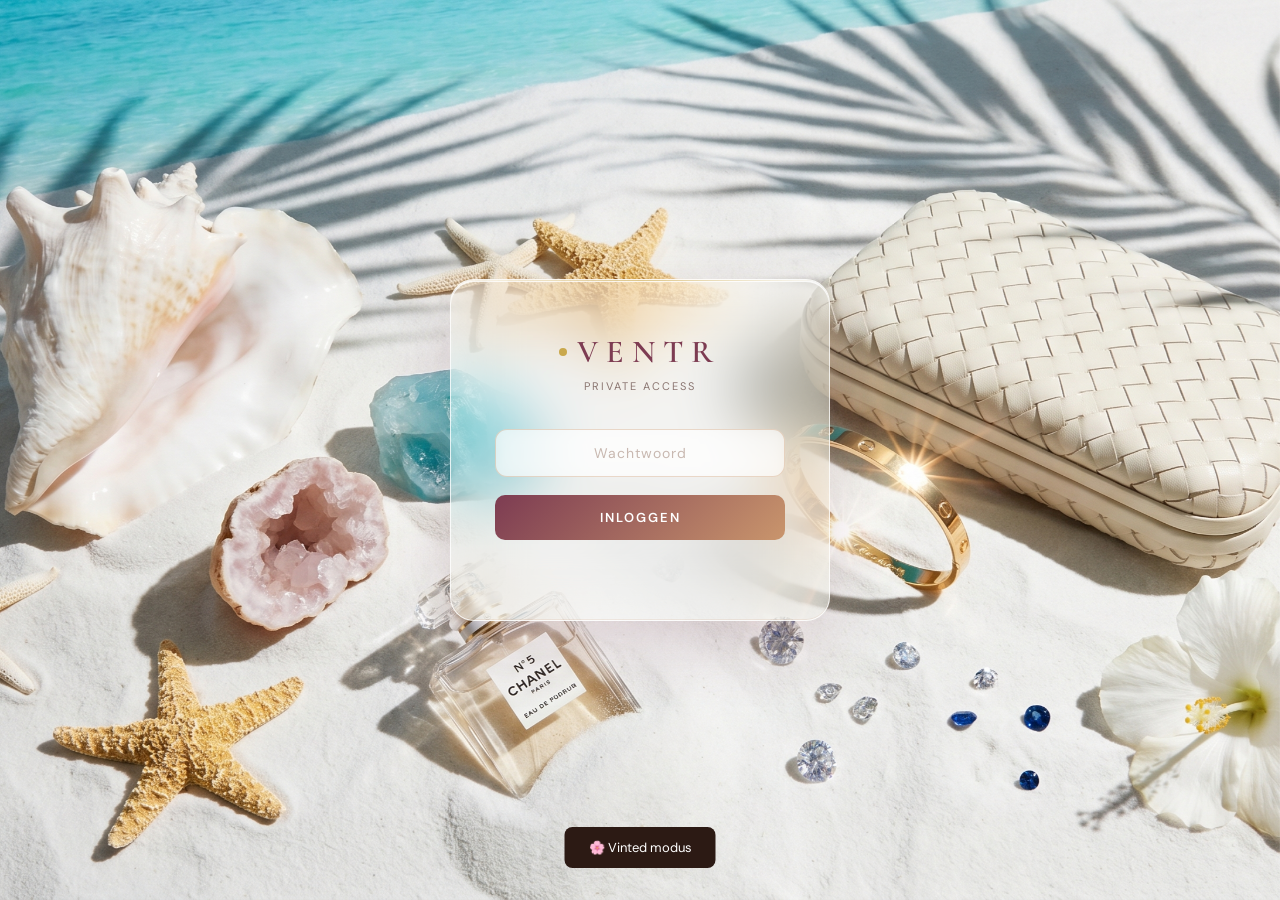
==== commit 740ccf5e: "Fix: catSendToQueue wacht op echte bevestiging, duidelijke foutmelding bij mislukken" ====
--- a/index.html
+++ b/index.html
@@ -2225,10 +2225,36 @@
 }
 
 async function catSendToQueue(item) {
-  if (!state_ext.ready) { showToast('⚠️ Extensie niet gevonden'); return; }
-  window.postMessage({ type: 'VENTR_ADD_TO_QUEUE', item: { id: item.id, listing: item.listing, photos: item.photos } }, '*');
-  await catUpdate(item.id, { status: 'queued' });
-  showToast(`📥 "${item.listing.titel?.slice(0,30)}" naar wachtrij`);
+  if (!state_ext.ready) {
+    showToast('⚠️ Extensie niet gevonden — herlaad de pagina (F5)');
+    return;
+  }
+
+  showToast('📥 Bezig...');
+
+  // Wacht op echte bevestiging van de extensie (max 5 seconden)
+  const ok = await new Promise(res => {
+    const handler = e => {
+      if (e.data?.type === 'VENTR_ADD_TO_QUEUE_RESPONSE') {
+        window.removeEventListener('message', handler);
+        res(e.data.ok !== false);
+      }
+    };
+    window.addEventListener('message', handler);
+    window.postMessage({
+      type: 'VENTR_ADD_TO_QUEUE',
+      item: { id: item.id, listing: item.listing, photos: item.photos }
+    }, '*');
+    setTimeout(() => { window.removeEventListener('message', handler); res(false); }, 5000);
+  });
+
+  if (ok) {
+    await catUpdate(item.id, { status: 'queued' });
+    showToast(`✅ "${item.listing.titel?.slice(0,30)}" staat in de wachtrij`);
+  } else {
+    showToast('❌ Wachtrij mislukt — herlaad ventr.nl (F5) en probeer opnieuw');
+  }
+
   if (state.phase === 'catalog') renderCatalog();
 }
 
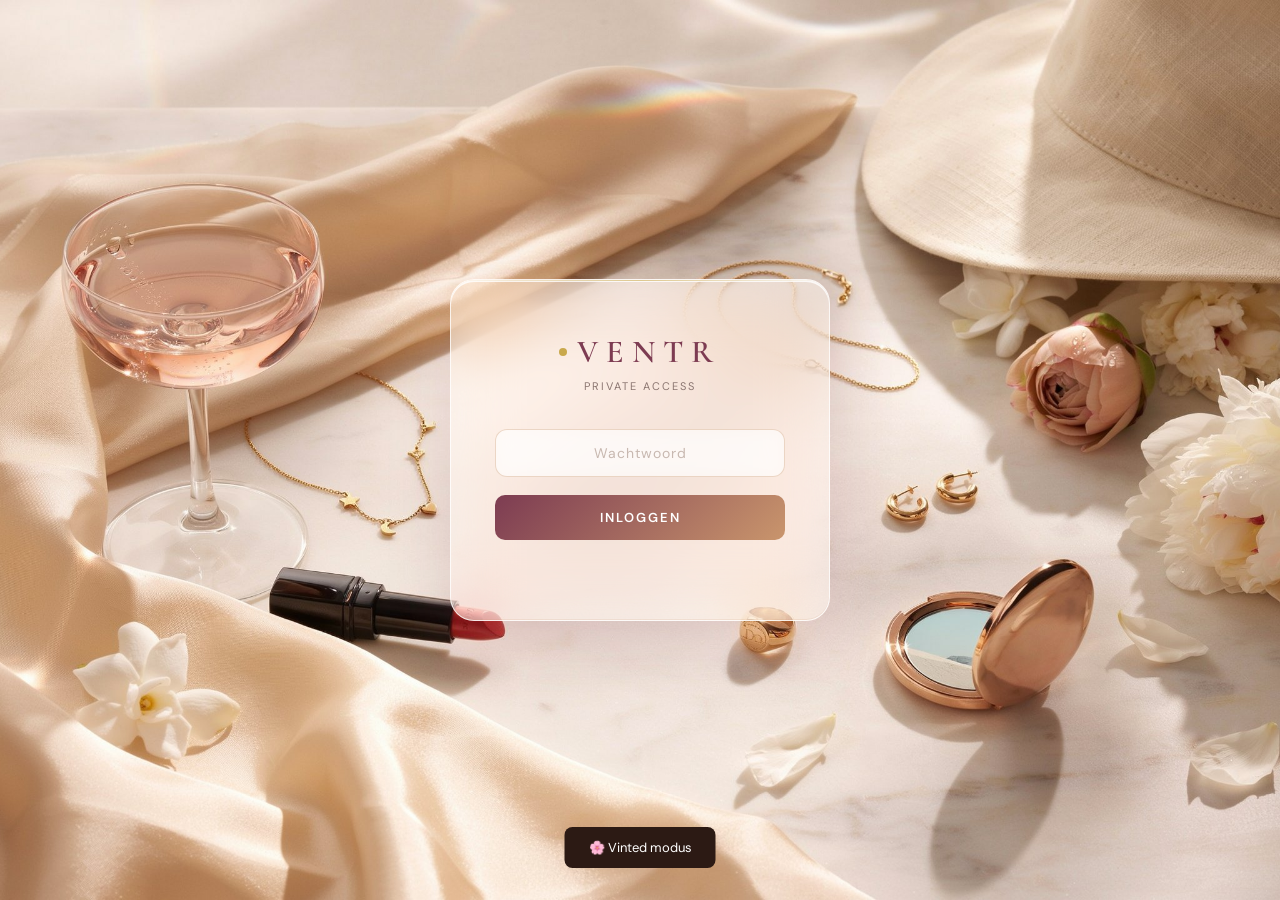
==== commit cbf98e8c: "Fix: catalogus knoppen laden item uit IndexedDB ipv enorme JSON als HTML attribuut" ====
--- a/index.html
+++ b/index.html
@@ -2224,6 +2224,19 @@
   });
 }
 
+async function catSendToQueueById(id) {
+  // Haal item op uit IndexedDB (niet als HTML-attribuut doorgeven — te groot)
+  const db = await openCatDB();
+  const item = await new Promise((res, rej) => {
+    const tx = db.transaction(CAT_STORE, 'readonly');
+    const req = tx.objectStore(CAT_STORE).get(id);
+    req.onsuccess = () => res(req.result);
+    req.onerror   = e => rej(e.target.error);
+  });
+  if (!item) { showToast('❌ Item niet gevonden in catalogus'); return; }
+  await catSendToQueue(item);
+}
+
 async function catSendToQueue(item) {
   if (!state_ext.ready) {
     showToast('⚠️ Extensie niet gevonden — herlaad de pagina (F5)');
@@ -2624,11 +2637,11 @@
             </div>
           </div>
           <div class="lc-actions" style="flex-wrap:wrap;gap:5px">
-            ${item.status !== 'sold' ? `<button class="copy-btn" onclick="catSendToQueue(${JSON.stringify(item).replace(/"/g,'&quot;')})" style="background:linear-gradient(135deg,#7D3C52,#C9956C);color:white;border:none">📥 Wachtrij</button>` : ''}
+            ${item.status !== 'sold' ? `<button class="copy-btn" onclick="catSendToQueueById('${item.id}')" style="background:linear-gradient(135deg,#7D3C52,#C9956C);color:white;border:none">📥 Wachtrij</button>` : ''}
             ${item.status === 'listed' ? `<button class="copy-btn" onclick="catMarkSold('${item.id}')">✅ Verkocht</button>` : ''}
             ${item.status === 'queued' ? `<button class="copy-btn" onclick="catMarkListed('${item.id}')">🏷️ Geplaatst</button>` : ''}
             ${item.status === 'saved'  ? `<button class="copy-btn" onclick="catMarkListed('${item.id}')">🏷️ Geplaatst</button>` : ''}
-            <button class="copy-btn" onclick="copyListing_cat('${item.id}', ${JSON.stringify(item.listing).replace(/"/g,'&quot;')})">📋 Tekst</button>
+            <button class="copy-btn" onclick="copyListingCatById('${item.id}')">📋 Tekst</button>
             <button class="copy-btn" onclick="if(confirm('Verwijderen?'))catDelete('${item.id}').then(()=>renderCatalog())" style="color:#C04040">🗑️</button>
           </div>
         </div>
@@ -2671,6 +2684,17 @@
 
 function copyListing_cat(id, listing) {
   copyText(`${listing.titel}\n\n${listing.beschrijving}\n\nStaat: ${listing.staat}\nMaat: ${listing.maat}\nCategorie: ${listing.categorie}\nPrijs: €${listing.prijs}`);
+}
+
+async function copyListingCatById(id) {
+  const db = await openCatDB();
+  const item = await new Promise(res => {
+    const tx = db.transaction(CAT_STORE, 'readonly');
+    const req = tx.objectStore(CAT_STORE).get(id);
+    req.onsuccess = () => res(req.result);
+    req.onerror   = () => res(null);
+  });
+  if (item?.listing) copyListing_cat(id, item.listing);
 }
 
 async function catSendAllToQueue() {
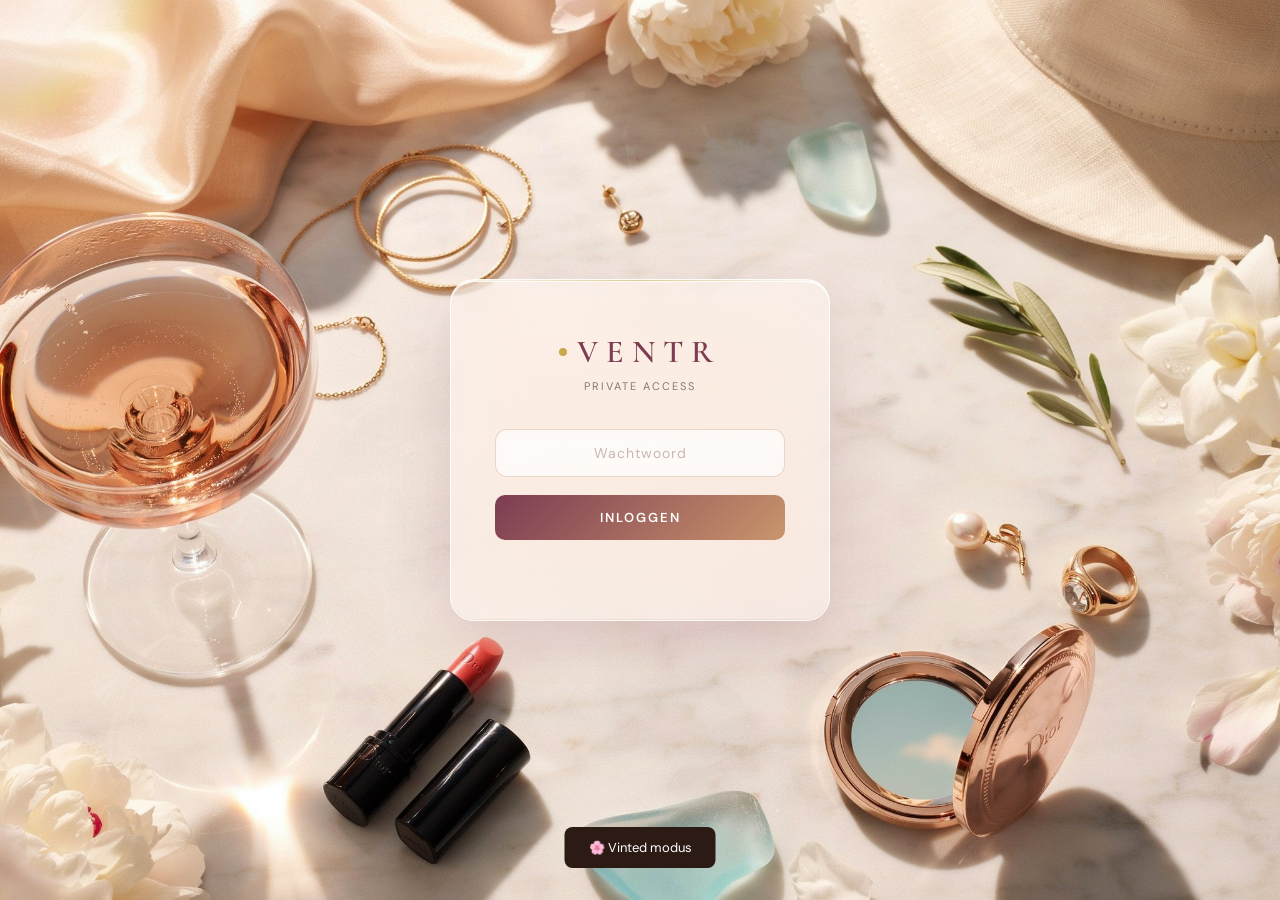
==== commit a23e64c6: "Bugfix: auth bypass, crosslist auto-fill, rotate base64, lege foto guard, tab listener leak, tryClic" ====
--- a/index.html
+++ b/index.html
@@ -1261,10 +1261,7 @@
       </button>
     </div>
 
-    <!-- Catalogus knop (verborgen, badge zit hierboven) -->
-    <button onclick="showCatalog()" style="display:none" style="margin:0 20px 10px;width:calc(100% - 40px);padding:8px 16px;border-radius:8px;background:var(--champagne);border:1px solid var(--rg-light);font-family:'DM Sans',sans-serif;font-size:11px;font-weight:500;letter-spacing:1px;text-transform:uppercase;color:var(--rose-deep);cursor:pointer;display:flex;align-items:center;justify-content:center;gap:8px;transition:all 0.2s">
-      📚 Catalogus <span id="catBadge" style="background:var(--rg);color:white;border-radius:20px;padding:1px 7px;font-size:9px;font-weight:700"></span>
-    </button>
+    <!-- Duplicate catalogus knop verwijderd (bug #1) -->
 
     <!-- Drop zone -->
     <div class="drop-zone" id="dropZone"
@@ -1425,7 +1422,7 @@
     const d = await r.json();
     if (d.ok) hideLoginOverlay();
     else showLoginOverlay();
-  } catch { hideLoginOverlay(); }
+  } catch { showLoginOverlay(); } // Bug #2 fix: netwerkfout = login tonen, niet verbergen
 }
 
 async function doLogin() {
@@ -2047,7 +2044,7 @@
 
     try {
       const gPhotos = group.photoIndices.map(i => state.photos[i]).filter(Boolean);
-      // Resize naar max 1100px voor generatie — kwaliteit behouden, payload beheersbaar
+      if (!gPhotos.length) { group.status = 'error'; group.error = 'Geen foto\'s beschikbaar'; continue; } // Bug #7
       const resized = await Promise.all(gPhotos.map(p => resizeForGeneration(p.base64, p.mediaType)));
       const content = [
         ...resized.map(r => ({ type: 'image', source: { type: 'base64', media_type: r.mediaType, data: r.base64 } })),
@@ -2427,10 +2424,11 @@
 
   const platformName = { marktplaats: 'Marktplaats 🏠', facebook: 'Facebook 📘' }[platform];
 
-  // Stuur naar wachtrij én open het platform
+  // Bug #4 fix: gebruik VENTR_CROSSLIST zodat background.js VENTR_FILL_LISTING stuurt
+  // Stuur eerst naar wachtrij, dan crosslist (opent tab + auto-fill)
   window.postMessage({ type: 'VENTR_ADD_TO_QUEUE', item }, '*');
-  await new Promise(r => setTimeout(r, 300));
-  window.postMessage({ type: `VENTR_OPEN_${platform.toUpperCase()}` }, '*');
+  await new Promise(r => setTimeout(r, 400));
+  window.postMessage({ type: 'VENTR_CROSSLIST', item, platform }, '*');
   showToast(`🚀 Opening ${platformName} — VENTR vult automatisch in`);
 }
 
@@ -2920,10 +2918,22 @@
 function rotatePhoto(photoIdx, dir) {
   const p = state.photos[photoIdx];
   if (!p) return;
-  p.rotation = (((p.rotation || 0) + (dir === 'cw' ? 90 : -90)) + 360) % 360;
+  const degrees = dir === 'cw' ? 90 : 270;
+
+  // Bug #5 fix: roteer ook de werkelijke base64 data, niet alleen CSS
+  applyCanvasRotation(p, degrees).then(rotated => {
+    state.photos[photoIdx] = { ...rotated, rotation: 0 };
+    // Update preview in UI
+    document.querySelectorAll(`[data-pi="${photoIdx}"] img`).forEach(img => {
+      img.src = rotated.preview;
+      img.style.transform = '';
+    });
+  });
+
+  // Toon alvast CSS rotatie als preview tijdens verwerking
   document.querySelectorAll(`[data-pi="${photoIdx}"] img`).forEach(img => {
-    img.style.transform = `rotate(${p.rotation}deg)`;
     img.style.transition = 'transform 0.25s ease';
+    img.style.transform = `rotate(${degrees}deg)`;
   });
 }
 
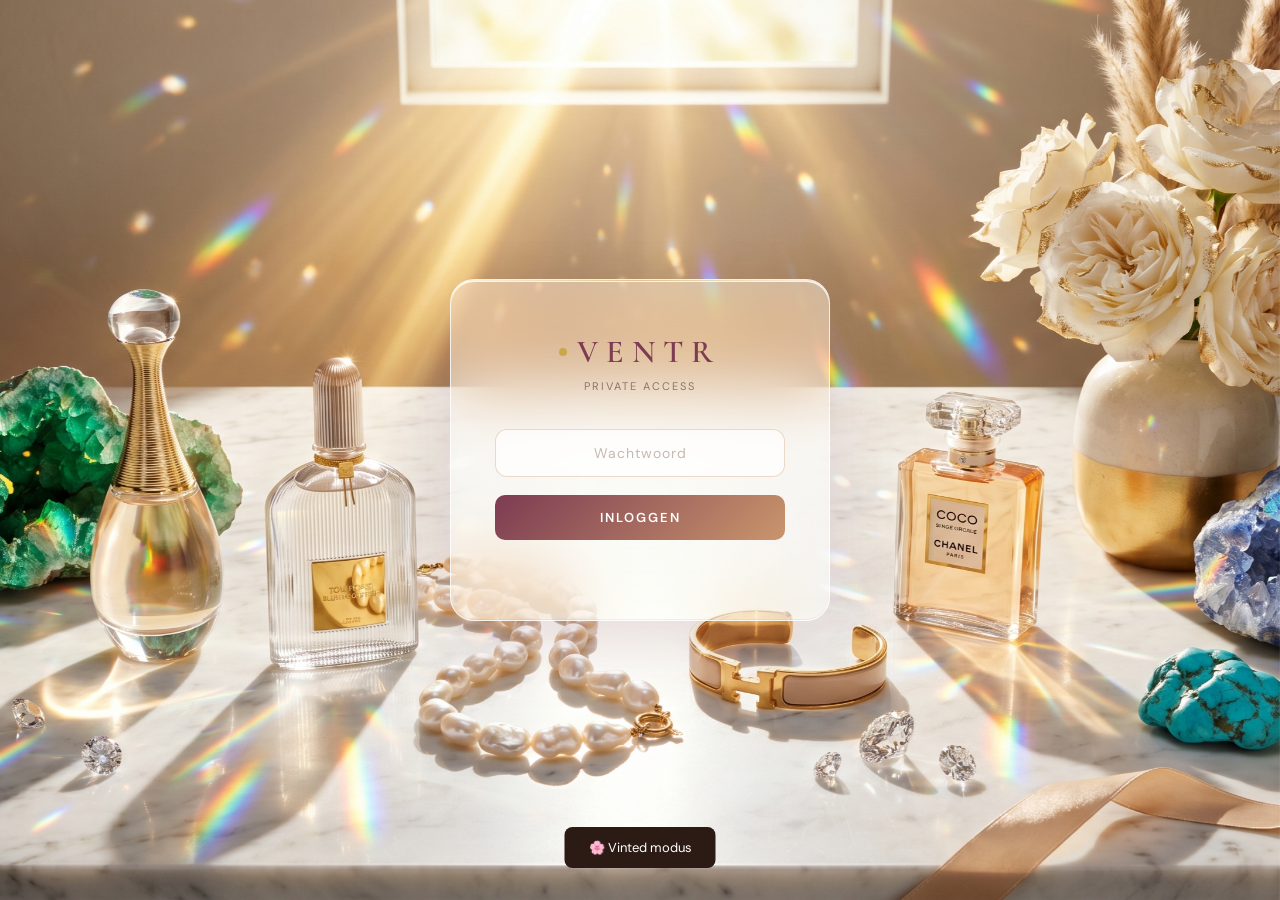
==== commit 57796bcb: "Fix: fotokwaliteit 800px bicubisch (0.88) — balans kwaliteit/opslag, geen 180px meer" ====
--- a/index.html
+++ b/index.html
@@ -2365,23 +2365,20 @@
   return new Promise(res => {
     const img = new Image();
     img.onload = () => {
-      // Klein: 180px voor UI
-      const scaleThumb = Math.min(180 / img.width, 180 / img.height, 1);
-      const ct = document.createElement('canvas');
-      ct.width  = Math.round(img.width  * scaleThumb);
-      ct.height = Math.round(img.height * scaleThumb);
-      ct.getContext('2d').drawImage(img, 0, 0, ct.width, ct.height);
-      const thumb = ct.toDataURL('image/jpeg', 0.65);
-
-      // Groot: 1200px voor Vinted upload — hoge kwaliteit
-      const scaleFull = Math.min(1200 / img.width, 1200 / img.height, 1);
-      const cf = document.createElement('canvas');
-      cf.width  = Math.round(img.width  * scaleFull);
-      cf.height = Math.round(img.height * scaleFull);
-      cf.getContext('2d').drawImage(img, 0, 0, cf.width, cf.height);
-      const full = cf.toDataURL('image/jpeg', 0.92);
-
-      res({ preview: thumb, full });
+      // Sla één versie op: 800px bicubisch, 0.88 kwaliteit
+      // Goed genoeg voor Vinted display + past in chrome.storage
+      const MAX = 800;
+      const scale = Math.min(MAX / img.width, MAX / img.height, 1);
+      const c = document.createElement('canvas');
+      c.width  = Math.round(img.width  * scale);
+      c.height = Math.round(img.height * scale);
+      const ctx = c.getContext('2d');
+      ctx.imageSmoothingEnabled = true;
+      ctx.imageSmoothingQuality = 'high'; // bicubisch = scherpere resize
+      ctx.drawImage(img, 0, 0, c.width, c.height);
+      const photo = c.toDataURL('image/jpeg', 0.88);
+
+      res({ preview: photo, full: photo }); // zelfde versie voor UI en upload
     };
     img.onerror = () => res({ preview: photo.preview, full: photo.preview });
     img.src = photo.preview;
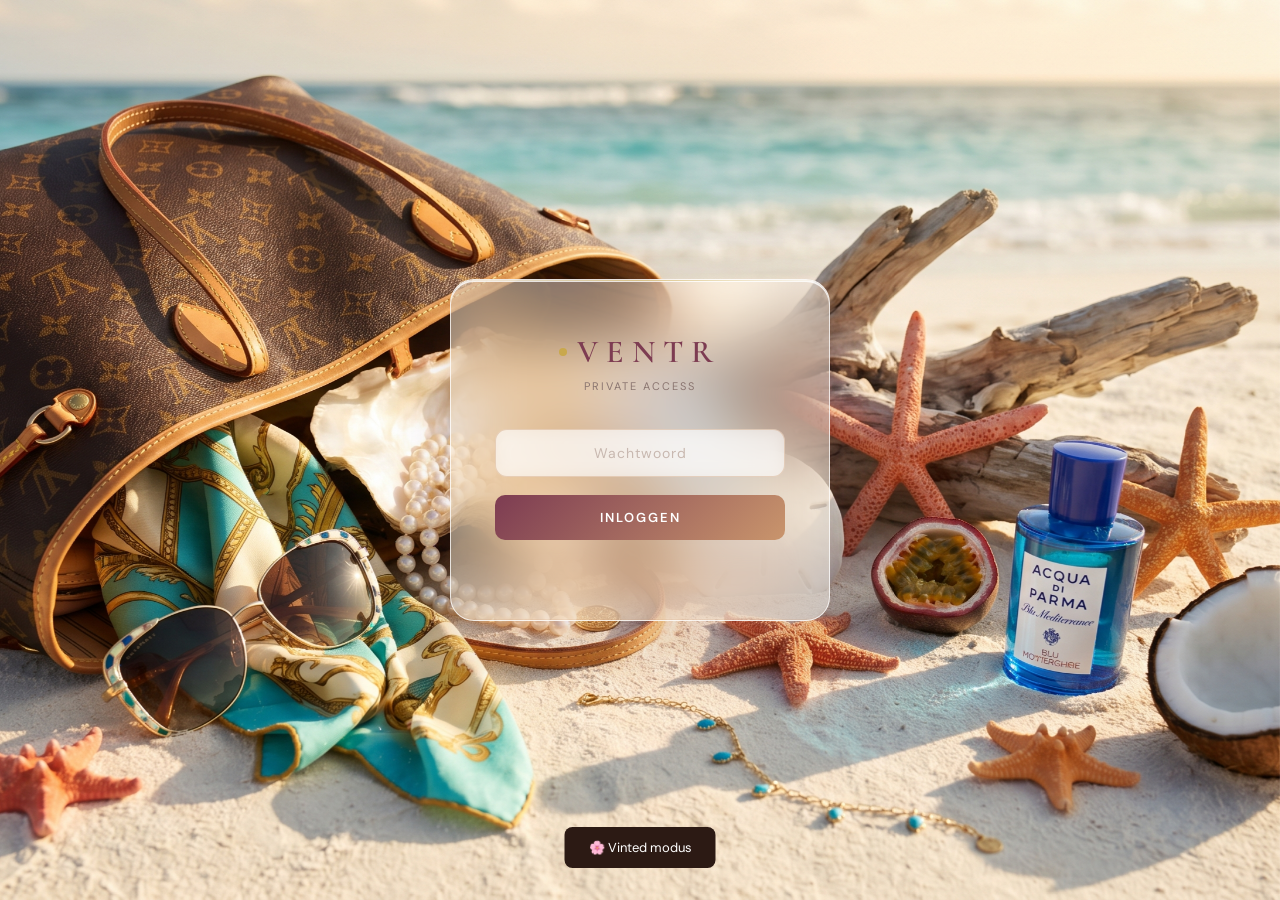
==== commit bd4d0619: "Fix: geen dubbele JPEG compressie meer — 1600px@0.95 eenmalig, bicubisch resize" ====
--- a/index.html
+++ b/index.html
@@ -1694,20 +1694,26 @@
           // Stap 1: EXIF rotatie op volledige resolutie (snel)
           let canvas = applyExifRotation(img, orientation);
 
-          // Stap 2: Eerst verkleinen naar max 1200px (VOOR filter — veel sneller!)
-          const MAX_PREVIEW = 1200;
+          // Stap 2: Resize naar max 1600px voor filter (snel + kwaliteit behouden)
+          // Bewust 1600px bewaren — dit is de ENIGE compressie-stap
+          const MAX_PREVIEW = 1600;
           const scale = Math.min(MAX_PREVIEW / canvas.width, MAX_PREVIEW / canvas.height, 1);
           if (scale < 1) {
             const resized = document.createElement('canvas');
             resized.width  = Math.round(canvas.width  * scale);
             resized.height = Math.round(canvas.height * scale);
-            resized.getContext('2d').drawImage(canvas, 0, 0, resized.width, resized.height);
+            const rctx = resized.getContext('2d');
+            rctx.imageSmoothingEnabled = true;
+            rctx.imageSmoothingQuality = 'high';
+            rctx.drawImage(canvas, 0, 0, resized.width, resized.height);
             canvas = resized;
           }
 
-          // Stap 3: VENTR filter op verkleinde afbeelding (~16x sneller)
+          // Stap 3: VENTR filter op verkleinde afbeelding
           if (state.filterEnabled) applyVentrFilter(canvas);
-          const enhanced = canvas.toDataURL('image/jpeg', 0.88);
+
+          // Hoge kwaliteit opslaan — 0.95 zodat volgende bewerking nauwelijks zichtbaar is
+          const enhanced = canvas.toDataURL('image/jpeg', 0.95);
           res({ id: uid(), preview: enhanced, base64: enhanced.split(',')[1], mediaType: 'image/jpeg' });
         } catch {
           res({ id: uid(), preview: raw, base64: raw.split(',')[1], mediaType });
@@ -2365,20 +2371,17 @@
   return new Promise(res => {
     const img = new Image();
     img.onload = () => {
-      // Sla één versie op: 800px bicubisch, 0.88 kwaliteit
-      // Goed genoeg voor Vinted display + past in chrome.storage
-      const MAX = 800;
-      const scale = Math.min(MAX / img.width, MAX / img.height, 1);
+      // Geen tweede resize — foto is al op kwaliteit vanuit readFile (1600px, 0.95)
+      // Sla op bij maximale kwaliteit voor Vinted upload
       const c = document.createElement('canvas');
-      c.width  = Math.round(img.width  * scale);
-      c.height = Math.round(img.height * scale);
+      c.width = img.width; c.height = img.height;
       const ctx = c.getContext('2d');
       ctx.imageSmoothingEnabled = true;
-      ctx.imageSmoothingQuality = 'high'; // bicubisch = scherpere resize
-      ctx.drawImage(img, 0, 0, c.width, c.height);
-      const photo = c.toDataURL('image/jpeg', 0.88);
-
-      res({ preview: photo, full: photo }); // zelfde versie voor UI en upload
+      ctx.imageSmoothingQuality = 'high';
+      ctx.drawImage(img, 0, 0);
+      const photo = c.toDataURL('image/jpeg', 0.95); // geen kwaliteitsverlies
+
+      res({ preview: photo, full: photo });
     };
     img.onerror = () => res({ preview: photo.preview, full: photo.preview });
     img.src = photo.preview;
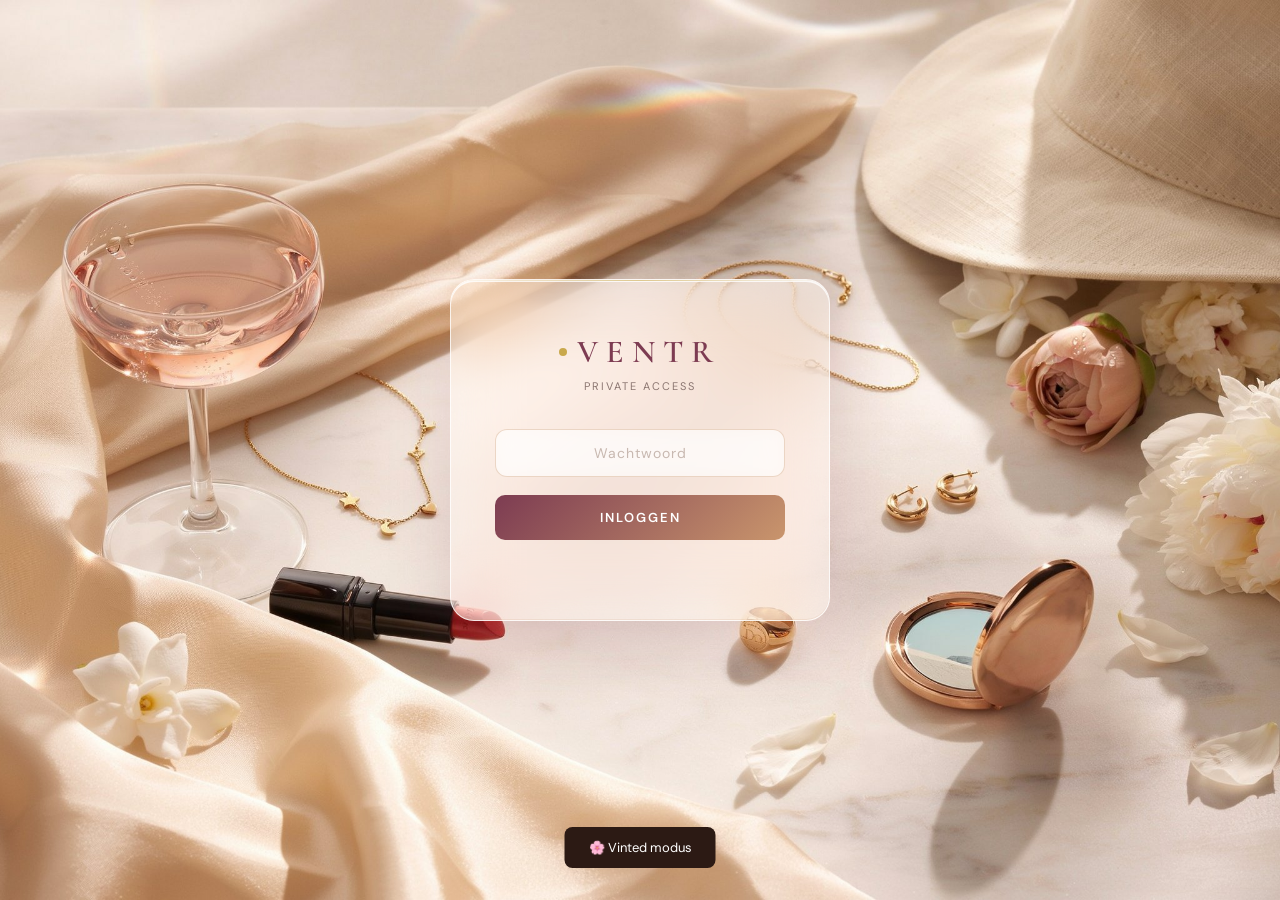
==== commit 986d7444: "Fix: thumbnail 400px snel voor queue, 1000px@0.92 voor Vinted upload, timeout 8s" ====
--- a/index.html
+++ b/index.html
@@ -2354,6 +2354,19 @@
 const state_ext = { ready: false };
 
 window.addEventListener('message', e => {
+  if (e.data?.type === 'VENTR_FETCH_CATALOG_PHOTOS') {
+    // Geef volledige foto's terug uit catalogus voor Vinted-upload
+    const itemId = e.data.itemId;
+    catGetAll().then(items => {
+      const item = items.find(i => i.id === itemId);
+      const photos = item?.photos || [];
+      // Stuur via postMessage terug naar alle tabs (content-vinted luistert)
+      window.postMessage({ type: 'VENTR_CATALOG_PHOTOS_RESPONSE', itemId, photos }, '*');
+    }).catch(() => {
+      window.postMessage({ type: 'VENTR_CATALOG_PHOTOS_RESPONSE', itemId, photos: [] }, '*');
+    });
+  }
+
   if (e.data?.type === 'VENTR_EXTENSION_READY') {
     state_ext.ready = true;
     showToast('✅ VENTR Connect extensie actief');
@@ -2367,23 +2380,26 @@
 });
 
 async function photoToQueueThumb(photo) {
-  // Twee versies: kleine thumbnail voor panel UI, grote versie voor Vinted upload
+  // Queue-thumbnail: klein + snel voor panel-weergave
+  // Upload-kwaliteit: foto-index meesturen zodat content-vinted directe upload kan doen
   return new Promise(res => {
     const img = new Image();
     img.onload = () => {
-      // Geen tweede resize — foto is al op kwaliteit vanuit readFile (1600px, 0.95)
-      // Sla op bij maximale kwaliteit voor Vinted upload
+      // 400px thumbnail voor panel — snel (< 50ms) en klein (~25KB)
+      const MAX = 400;
+      const scale = Math.min(MAX / img.width, MAX / img.height, 1);
       const c = document.createElement('canvas');
-      c.width = img.width; c.height = img.height;
+      c.width  = Math.round(img.width  * scale);
+      c.height = Math.round(img.height * scale);
       const ctx = c.getContext('2d');
       ctx.imageSmoothingEnabled = true;
       ctx.imageSmoothingQuality = 'high';
-      ctx.drawImage(img, 0, 0);
-      const photo = c.toDataURL('image/jpeg', 0.95); // geen kwaliteitsverlies
-
-      res({ preview: photo, full: photo });
+      ctx.drawImage(img, 0, 0, c.width, c.height);
+      const thumb = c.toDataURL('image/jpeg', 0.80);
+
+      res({ preview: thumb }); // alleen thumbnail in queue
     };
-    img.onerror = () => res({ preview: photo.preview, full: photo.preview });
+    img.onerror = () => res({ preview: photo.preview });
     img.src = photo.preview;
   });
 }
@@ -2408,7 +2424,7 @@
     };
     window.addEventListener('message', handler);
     window.postMessage({ type, item: { id: g.id, listing: g.listing, photos } }, '*');
-    setTimeout(() => { window.removeEventListener('message', handler); res(false); }, 3000);
+    setTimeout(() => { window.removeEventListener('message', handler); res(false); }, 8000); // ruimere timeout
   });
 }
 
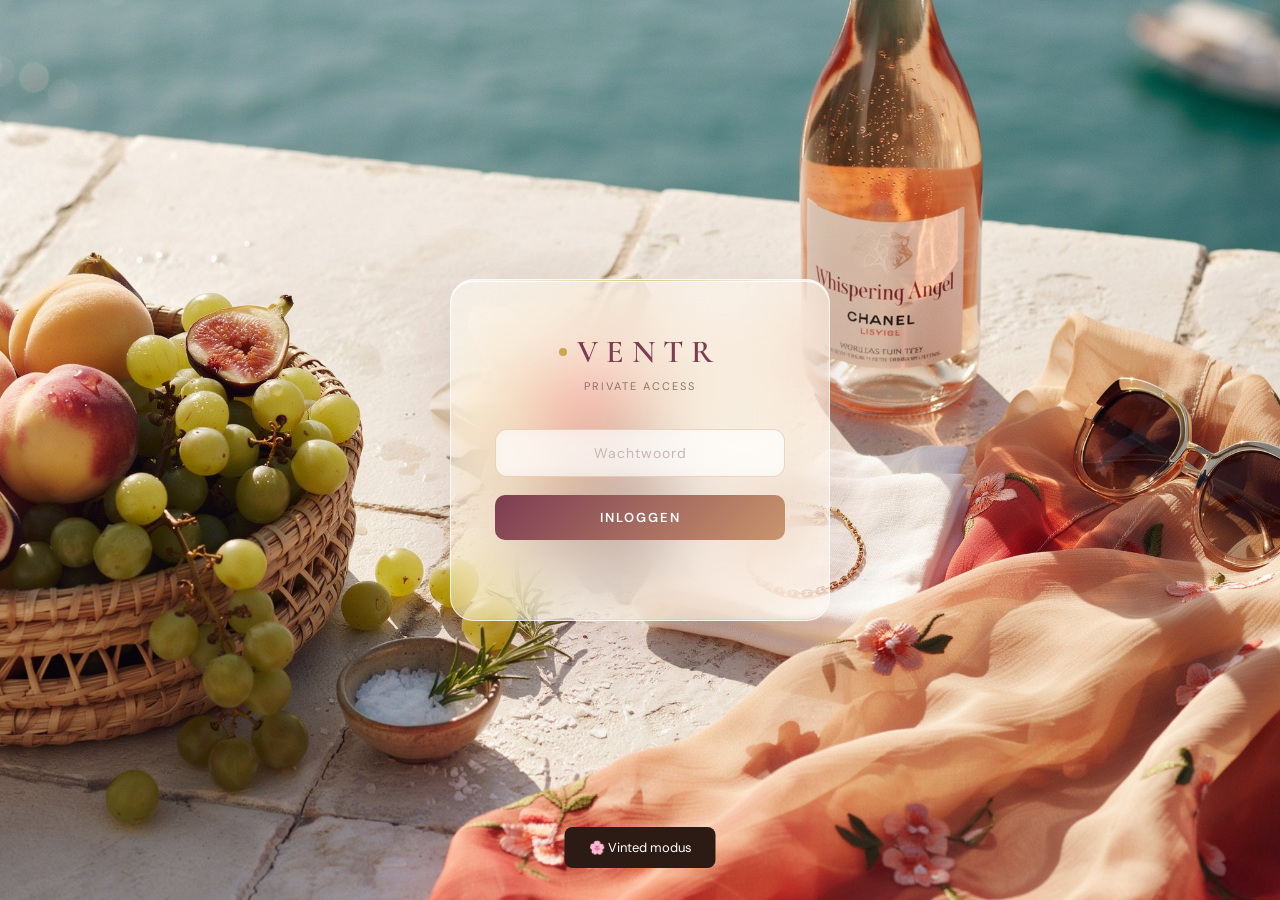
==== commit f154a9c6: "Fix: rewriteWithAI leesbare fout, 800px fotos, 6s toast, error-div onder knop" ====
--- a/index.html
+++ b/index.html
@@ -1786,11 +1786,11 @@
   return JSON.parse(match ? match[0] : clean);
 }
 
-function showToast(msg) {
+function showToast(msg, duur = 2500) {
   const t = document.getElementById('toast');
   t.textContent = msg;
   t.classList.add('show');
-  setTimeout(() => t.classList.remove('show'), 2500);
+  setTimeout(() => t.classList.remove('show'), duur);
 }
 
 function copyText(text) {
@@ -2105,20 +2105,21 @@
   if (!correction) { showToast('Typ eerst een correctie'); return; }
 
   const btn = document.getElementById(`rewrite-btn-${groupId}`);
-  if (btn) { btn.disabled = true; btn.textContent = '⏳'; }
+  const errEl = document.getElementById(`rewrite-err-${groupId}`);
+  if (btn) { btn.disabled = true; btn.textContent = '⏳ Genereren...'; }
+  if (errEl) errEl.style.display = 'none';
 
   try {
     const gPhotos = g.photoIndices.map(i => state.photos[i]).filter(Boolean);
-    const resized  = await Promise.all(gPhotos.map(p => resizeForGeneration(p.base64, p.mediaType)));
-
-    const correctionPrompt = `CORRECTIE VAN DE GEBRUIKER: "${correction}"
-
-De vorige advertentie was incorrect. Genereer een volledig nieuwe advertentie met deze correctie in acht genomen.
-Huidige (foutieve) advertentie ter referentie:
-Titel: ${g.listing.titel}
-Beschrijving: ${g.listing.beschrijving}
-
-Analyseer de foto's opnieuw met de correctie in gedachten en genereer een verbeterde advertentie.`;
+    // Gebruik kleinere foto's voor hertekst — sneller en minder tokens
+    const resized = await Promise.all(gPhotos.map(p => resizeImage(p.base64, p.mediaType, 800, 0.80)));
+
+    const correctionPrompt = `GEBRUIKERSCORRECTIE: "${correction}"
+
+Pas de advertentie aan op basis van deze correctie.
+Huidige advertentie: Titel="${g.listing.titel}", Staat="${g.listing.staat}", Maat="${g.listing.maat}"
+
+Genereer een volledig nieuwe, verbeterde advertentie. Antwoord UITSLUITEND als JSON.`;
 
     const content = [
       ...resized.map(r => ({ type: 'image', source: { type: 'base64', media_type: r.mediaType, data: r.base64 } })),
@@ -2129,8 +2130,6 @@
     const newListing = parseJSON(text);
     g.listing = newListing;
     g.status = 'done';
-
-    // Update catalogus
     autoSaveToCalog(g);
 
     if (inputEl) inputEl.value = '';
@@ -2140,10 +2139,25 @@
     showToast('✨ Advertentie bijgewerkt!');
     renderMain();
   } catch (err) {
-    showToast('❌ Hertekst mislukt: ' + err.message);
+    // Toon volledige fout leesbaar onder de knop
+    const msg = err.message || 'Onbekende fout';
+    if (errEl) {
+      errEl.textContent = '❌ ' + msg;
+      errEl.style.display = 'block';
+    }
+    // Specifieke uitleg bij bekende fouten
+    if (msg.includes('credit') || msg.includes('usage') || msg.includes('billing')) {
+      showToast('💳 API-tegoed op — check console.anthropic.com', 6000);
+    } else if (msg.includes('rate') || msg.includes('429')) {
+      showToast('⏱️ Te veel verzoeken — wacht 30 seconden en probeer opnieuw', 6000);
+    } else if (msg.includes('overload') || msg.includes('529')) {
+      showToast('🔄 Anthropic server druk — probeer over een minuut opnieuw', 6000);
+    } else {
+      showToast('❌ Fout: ' + msg.slice(0, 80), 6000);
+    }
   }
 
-  if (btn) { btn.disabled = false; btn.textContent = '✨ Genereer'; }
+  if (btn) { btn.disabled = false; btn.textContent = '✨ Genereer opnieuw'; }
 }
 
 function updateListing(groupId, field, value) {
@@ -3159,6 +3173,7 @@
                 class="btn-sm btn-confirm" style="width:100%;padding:8px">
                 ✨ Genereer opnieuw
               </button>
+              <div id="rewrite-err-${g.id}" style="display:none;margin-top:8px;padding:8px;background:#FDEAEA;border-radius:6px;font-size:11px;color:#8A0000;line-height:1.5;word-break:break-word"></div>
             </div>
           </div>
         </div>
